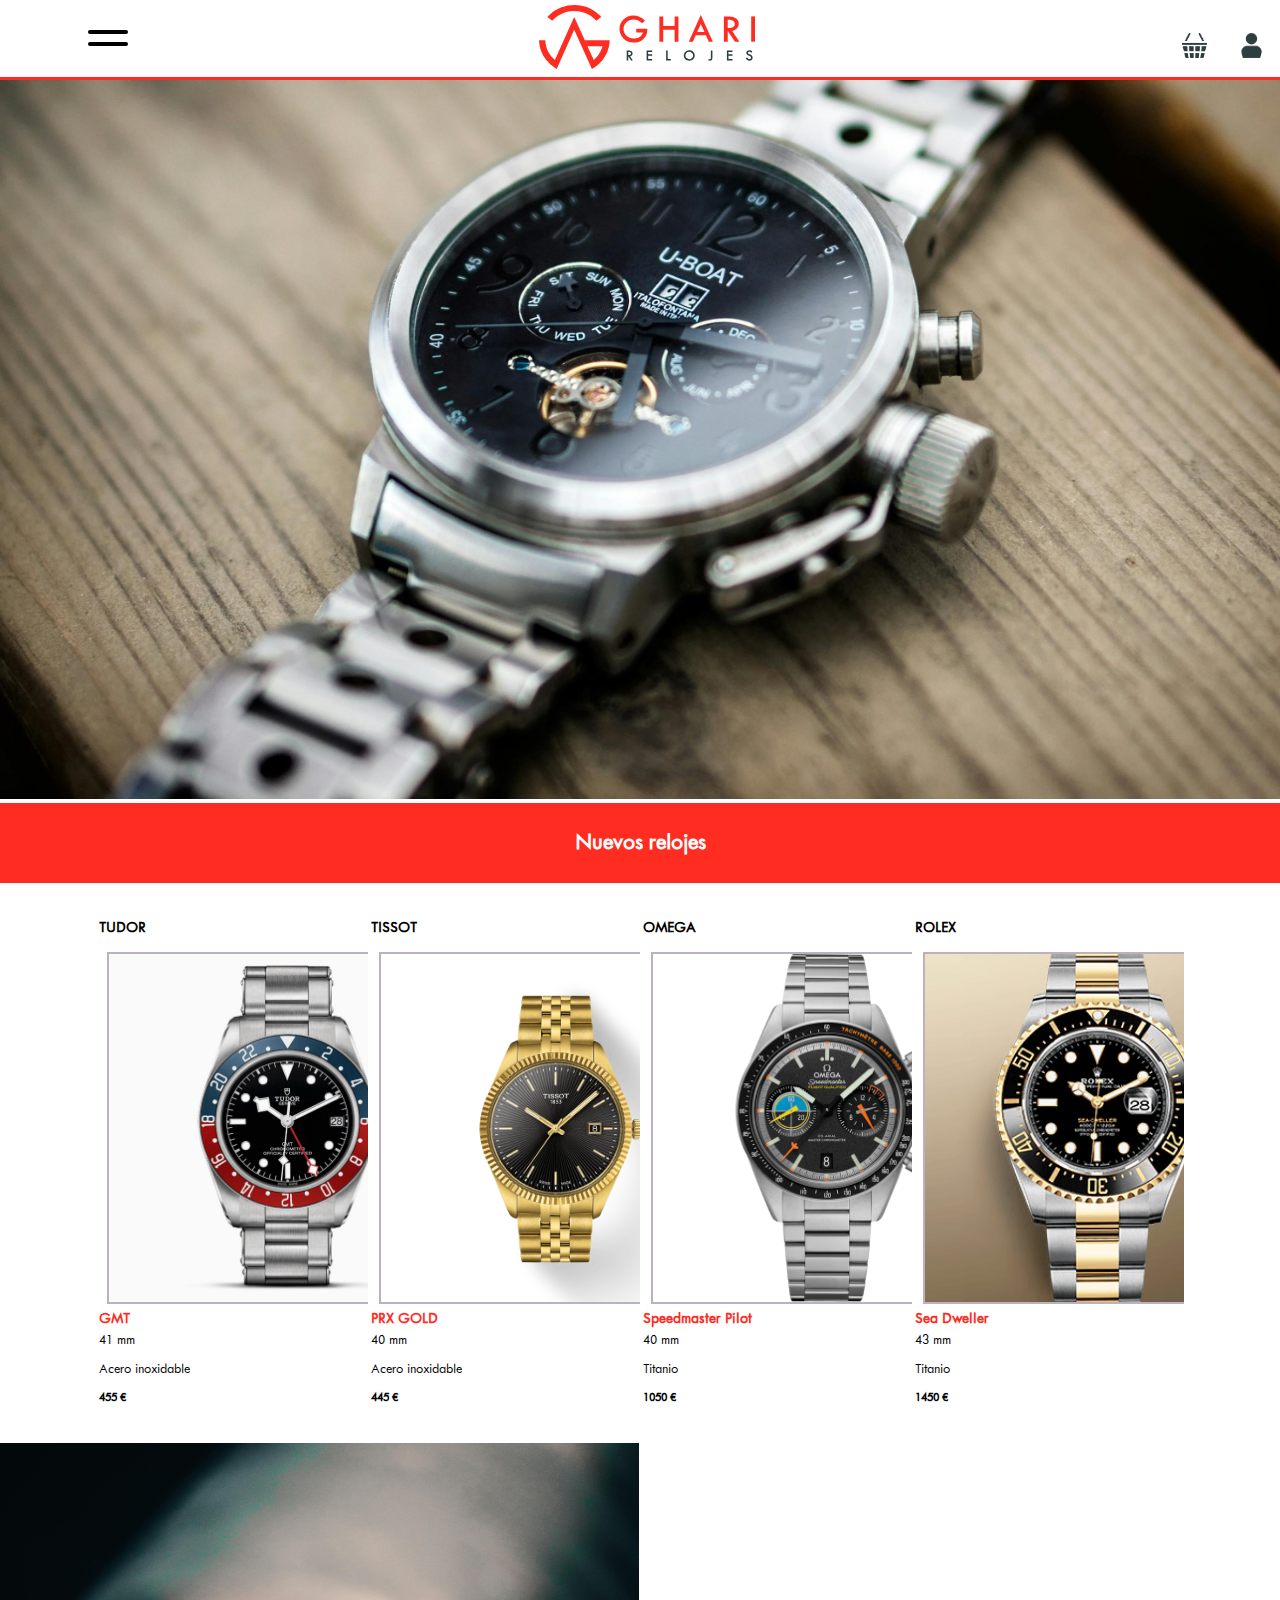
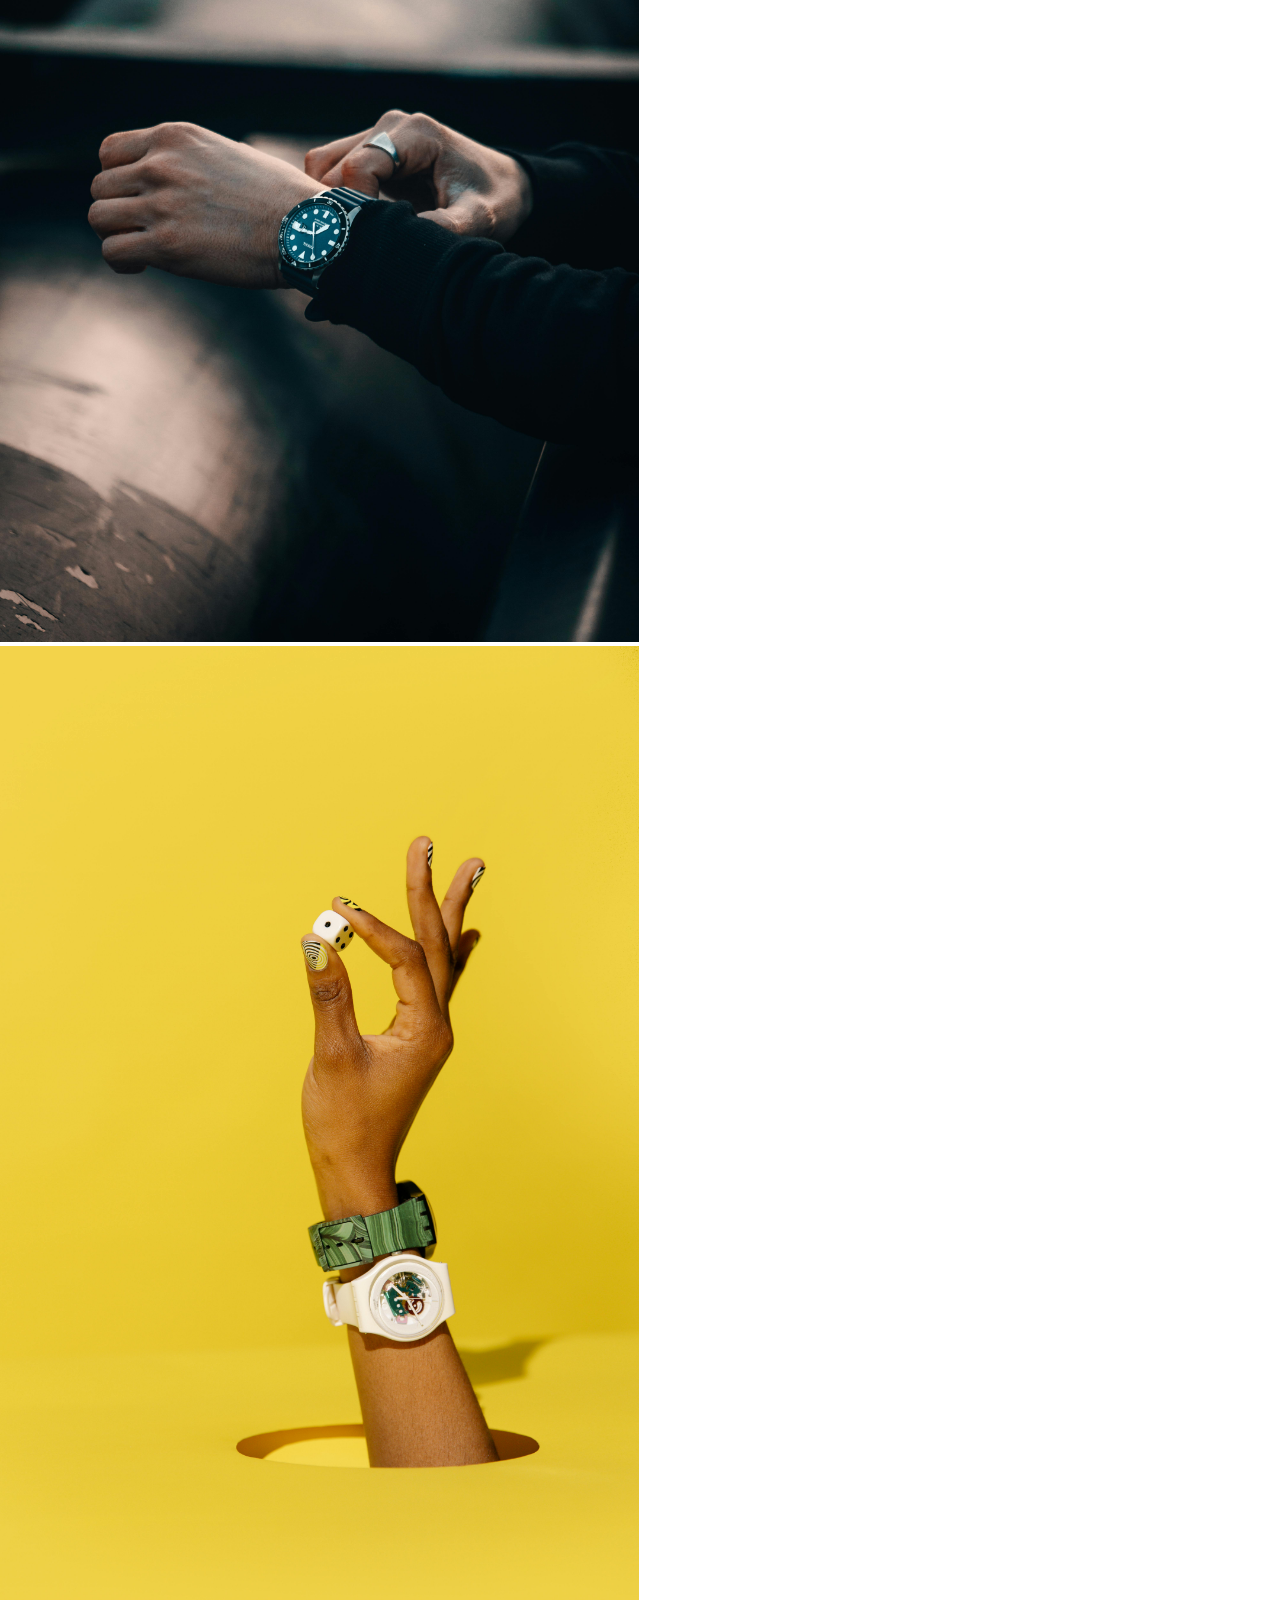
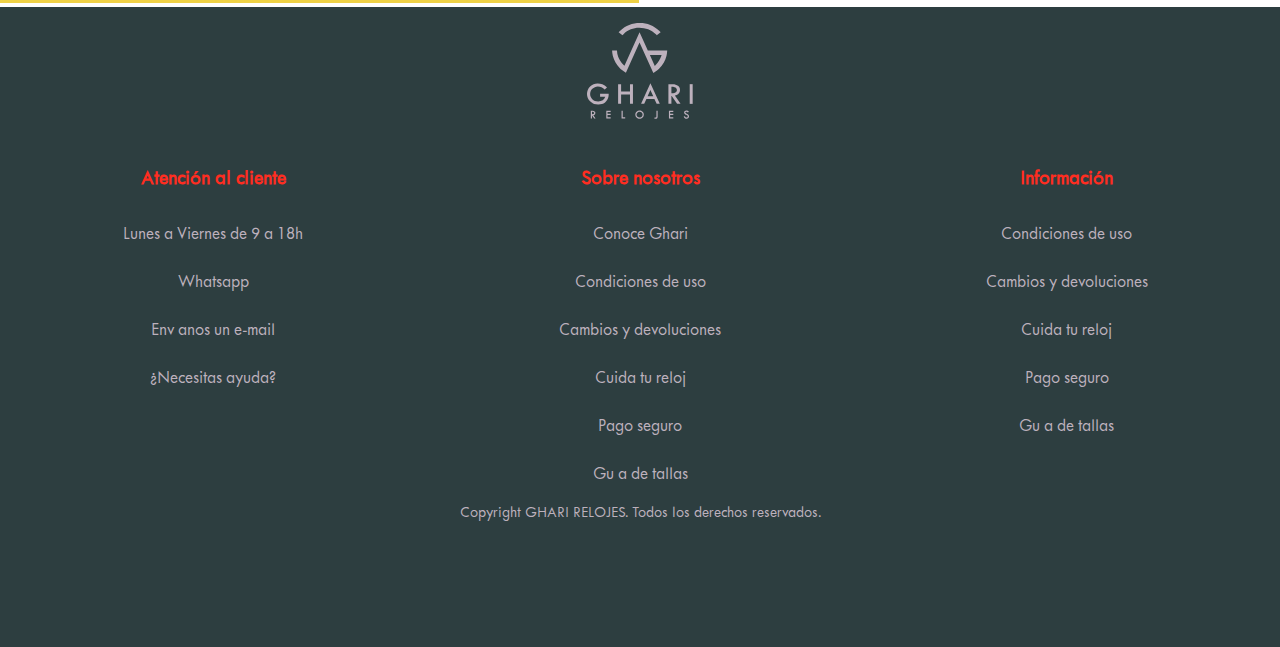
==== index.html @ 8a7d7c20 "arreglo rutas" ====
<!DOCTYPE html>
<html lang="es">
<head>
    <meta charset="UTF-8">
    <meta name="viewport" content="width=device-width, initial-scale=1.0">
    <title>GHARI Relojes</title>
    <link rel="stylesheet" href="./styles/mainstyle.css">
    <link rel="stylesheet" href="./styles/index.css">
</head>
<body>
  <nav id="navbar">
    <div id="logonav">
        <a href="./index.html"><img src="./img/ghari-logo-h-1.svg" alt="Logo Ghari Relojes"></a>
    </div>
    
     <div id="menunav"> 
        <ul>
            <li><a id="menu-mujer" href="#">Mujer</a></li>
            <li><a id="menu-hombre" href="#">Hombre</a></li>
            <li><a id="menu-unisex" href="#">Unisex</a></li>
            <li><a id="menu-catalogo" href="catalogo.html">Catálogo</a></li>
            <li><a id="menu-contacto" href="#">Contacto</a></li> 
        </ul>

    </div>
    <div id="timenav">
        <p id="fecha"></p>
        <p id="hora"></p>

    </div>
    <div id="funcionesnav">
        <div id="idiomanav">
            <ul>
                <li id="espanol"><a href="#">ES</a></li>
                <li id="english"><a href="#">EN</a></li>
                <li id="euskara"><a href="#">EUS</a></li>
            </ul>

        </div>
        <div id="clientesnav">
            <ul>
                <li id="icono-cesta"><a href="carrito.html"><img src="./img/bolsa-de-la-compra.png" alt="Cesta"></a></li>
                <li id="icono-clientes"><a href="cliente.html"><img src="./img/usuario.png" alt="Área clientes"></a></li>
            </ul>
        </div> 
    
      
<!--nav for tablet version-->

   <!-- Hamburger Menu (Checkbox) -->
   <input type="checkbox" id="hamburger-toggle">
   <label for="hamburger-toggle" class="hamburger">
    <svg xmlns="http://www.w3.org/2000/svg" width="40" height="20" viewBox="0 0 40 20">
      <rect x="0" y="0" width="40" height="4" fill="black" rx="2" />
      <rect x="0" y="12" width="40" height="4" fill="black" rx="2" />
    </svg>
    
   </label>
   
  

   <!-- Hamburger Menu Content -->
   <div id="menu-container">

   
    
        <div id="menuContent"> 
           <ul>
               <li><a id="menu-mujer-2" href="#">Mujer</a></li><hr>
               
               <li><a id="menu-hombre-2" href="#">Hombre</a></li>
               <hr>
               <li><a id="menu-unisex-2" href="#">Unisex</a></li>
               <hr>
               <li><a id="menu-catalogo-2" href="catalogo.html">Catálogo</a></li>
               <hr>
               <li><a id="menu-contacto-2" href="#">Contacto</a></li> 
               <hr>
           </ul>
       </div>

       <div id="idiomaContent">
           <ul>
               <li><a id="espanol-2" href="#">ES</a></li>
               <li><a id="english-2" href="#">EN</a></li>
               <li><a id="euskara-2" href="#">EUS</a></li>
               
           </ul>
       </div>
      </div>
    </nav>
    
    <header>
      <div class="banner-1">
        <img src="img/banner-4.jpg" alt="">
      </div>
    </header>

    <main>
      
      <h2 id="h2-nuevos" >Nuevos relojes</h2>
      <section class="nuevos-relojes">
        <div class="div-item">
          <h3>MARCA</h3>
          <img src="./img/ejemplo.avif" alt="">
          <p>MODELO</p>
          <span>TAMAÑO</span>
          <span>MATERIAL</span>
          <p>PRECIO</p>
        </div>
        <div class="div-item">
        </div>
        <div class="div-item">
        </div>
        <div class="div-item">
        </div>
      </section>
      <div class="banners">
        <img src="./img/banner-1.jpg" alt="">
        <img src="./img/banner-2.jpg" alt="">
      </div>

    </main>
<footer class="footer">
  <!---  LOGO FOOTER   --->
  <div id="div-footer-logo">
    <img src="./img/ghari-logo-v-2.svg" alt="Logo Ghari">
  </div>
  <!---  COLUMNAS FOOTER   --->
  <div id="div-footer-columnas">
    <!--   COLUMNA 1   -->
    <div id="div-footer-columna-1" class="div-footer-columna">
      <h3 id="footer-h3-1" class="titulo-footer">Atención al cliente</h3>
      <ul>
        <li id="footer-ul-1-li-1">Lunes a Viernes de 9 a 18h</li>
              <li id="footer-ul-1-li-2"><a href="#">Whatsapp</a></li>
              <li id="footer-ul-1-li-3"><a href="#">Envíanos un e-mail</a></li>
              <li id="footer-ul-1-li-4"><a href="#">¿Necesitas ayuda?</a></li>
      </ul>

    </div>
    <!--   COLUMNA 2   -->
    <div id="div-footer-columna-2" class="div-footer-columna">
      <h3 id="footer-h3-2" class="titulo-footer">Sobre nosotros</h3>
      <ul>
        <li id="footer-ul-2-li-1"><a href="#">Conoce Ghari</a></li>
        <li id="footer-ul-3-li-1"><a href="#">Condiciones de uso</a></li>
        <li id="footer-ul-3-li-2"><a href="#">Cambios y devoluciones</a></li>
        <li id="footer-ul-3-li-3"><a href="#">Cuida tu reloj</a></li>
        <li id="footer-ul-3-li-4"><a href="#">Pago seguro</a></li>
        <li id="footer-ul-3-li-5"><a href="#">Guía de tallas</a></li>
      </ul>

    </div>
    <!--   COLUMNA 3   -->
    <div id="div-footer-columna-3" class="div-footer-columna">
      <h3 id="footer-h3-3" class="titulo-footer">Información</h3>
      <ul>
        <li><a href="#">Condiciones de uso</a></li>
        <li><a href="#">Cambios y devoluciones</a></li>
        <li><a href="#">Cuida tu reloj</a></li>
        <li><a href="#">Pago seguro</a></li>
        <li><a href="#">Guía de tallas</a></li>
      </ul>

    </div>
  </div>
  <div class="copyright">
    <p id="p-copy">Copyright GHARI RELOJES. Todos los derechos reservados.</p>

  </div>
  </footer>

   <script>
    document.addEventListener('DOMContentLoaded', function() {
    let idiomaActual = 'es-ES'; 
    let producto = localStorage.getItem("producto");
    let productoJSON = JSON.parse(producto);

    let idiomaSeleccionado = localStorage.getItem('idiomaSeleccionado') || 'es'; 
    let idiomaSeleccionado2 = localStorage.getItem('idiomaSeleccionado2') || 'es-ES';

    // CARGAR CATÁLOGOS EN INICIO Y ACTUALIZAR HORA Y FECHA
window.onload = function() {
    iniciarIH();
    cargarCatalogo(idiomaSeleccionado); 
    cambiarIdioma(idiomaSeleccionado);
    actualizarResumen();
    console.log(idiomaSeleccionado);
    console.log(idiomaSeleccionado2);

};

    // CARGAR RELOJES
    function cargarCatalogo(idioma) {
    let archivoCatalogo = "json/catalogo-" + idioma + ".json";
    let divNuevosRelojes = document.querySelector('.nuevos-relojes');
    divNuevosRelojes.innerHTML = '';  

    // CARGAR CATALOGO DE IDIOMA SELECCIONADO
    fetch(archivoCatalogo)
        .then(function(response) {
            return response.json();
        })
        .then(function(data) {
            let productosMuestra = data.slice(0, 4);  

            productosMuestra.forEach(function(producto) {
                anadirNuevos(producto);
            });
        });
}
    //CAMBIAR IDIOMA Y DATOS RELOJES

   function cambiarIdioma(idioma) {
    let archivoIdioma = "json/" + idioma + ".json";
    let archivoCatalogo = "json/catalogo-" + idioma + ".json"; 

    // CAMBIAR IDIOMA DE TEXTOS
    fetch(archivoIdioma)
        .then(function (respuesta) {
            return respuesta.json();
        })

        .then(function (data) {
    for (let key in data) {
        let elemento = document.getElementById(key);
        if (elemento) {
                elemento.textContent = data[key];
            }
        }
    });
};

    // INYECTAR DIV PRODUCTO A HTML
    function anadirNuevos(producto) {
    let divNuevosRelojes = document.querySelector('.nuevos-relojes');

    // CREAR DIV
    let divItem = document.createElement('div');
    divItem.classList.add('div-item');
    divItem.setAttribute('data-ref', producto.ref);

    divItem.innerHTML = `
        <div class="reloj-titulo">
                <p class="marca">${producto.marca}</p>
            </div>
        <img src="${producto['img-1']}" alt="${producto.modelo}" class="imagen-R">
        <p class="nombre">${producto.modelo}</p>
        <span class="tamano">${producto.tamano} mm</span>
        <span class="material">${producto.material}</span>
        <p id="precio" class="precio">${producto.precio} €</p>
    `;

    // GUARDAR REF DE RELOJ SELECCIONADO EN LS
    divItem.addEventListener("click", function() {
        localStorage.setItem("selectedWatchref", producto.ref);
        window.location.href = "producto.html";
    });

    divNuevosRelojes.appendChild(divItem);
}




    // CAMBIAR A INGLÉS
    const btnEn = document.getElementById('english');
    btnEn.addEventListener("click", function() {
        cambiarIdioma("en");
        localStorage.setItem('idiomaSeleccionado', 'en');
        localStorage.setItem('idiomaSeleccionado2', 'en-GB');
        cargarCatalogo("en");
        idiomaSeleccionado = "en",
        idiomaSeleccionado2 = "en-GB";  
        iniciarIH();
    });

    const btnEn2 = document.getElementById("english-2");
    btnEn2.addEventListener("click", function() {
        cambiarIdioma("en");
        localStorage.setItem('idiomaSeleccionado', 'en');
        localStorage.setItem('idiomaSeleccionado2', 'en-GB');
        cargarCatalogo("en");
        idiomaSeleccionado = "en",
        idiomaSeleccionado2 = "en-GB";  
        iniciarIH();
    });

    // CAMBIAR A ESPAÑOL
    const btnEs = document.getElementById('espanol');
    btnEs.addEventListener("click", function() {
        cambiarIdioma("es");
        localStorage.setItem('idiomaSeleccionado', 'es');
        localStorage.setItem('idiomaSeleccionado2', 'es-ES');
        idiomaSeleccionado = "es",
        idiomaSeleccionado2 = "es-ES";   
        cargarCatalogo("es");
        iniciarIH();
    });

    const btnEs2 = document.getElementById("espanol-2");
    btnEs2.addEventListener("click", function() {
        cambiarIdioma("es");
        localStorage.setItem('idiomaSeleccionado', 'es');
        localStorage.setItem('idiomaSeleccionado2', 'es-ES');
        idiomaSeleccionado = "es",
        idiomaSeleccionado2 = "es-ES";   
        cargarCatalogo("es");
        iniciarIH();
    });

    // CAMBIAR A EUSKERA
    const btnEus = document.getElementById('euskara');
    btnEus.addEventListener("click", function() {
        cambiarIdioma("eus");
        localStorage.setItem('idiomaSeleccionado', 'eus');
        localStorage.setItem('idiomaSeleccionado2', 'eus');
        idiomaSeleccionado = "eus",
        idiomaSeleccionado2 = "eus";  
        cargarCatalogo("eus");
        iniciarIH();
    });

    const btnEus2 = document.getElementById('euskara-2');
    btnEus2.addEventListener("click", function() {
        cambiarIdioma("eus");
        localStorage.setItem('idiomaSeleccionado', 'eus');
        localStorage.setItem('idiomaSeleccionado2', 'eus');
        idiomaSeleccionado = "eus",
        idiomaSeleccionado2 = "eus";  
        cargarCatalogo("eus");
        iniciarIH();
    });

 // CARGAR HORA Y FECHA 
 function iniciarIH() {let intervaloHora;
 if (intervaloHora) {
   clearInterval(intervaloHora);
 }
 intervaloHora = setInterval(function() {
   F5time(idiomaSeleccionado2);
 }, 1000);
}

    // FUNCIÍN PARA HORA Y FECHA
    function F5time(idioma = 'es-ES') {
        const fechaElemento = document.getElementById("fecha");
        const horaElemento = document.getElementById("hora");
        const ahora = new Date();
        const opcionesFecha = { weekday: 'long', day: '2-digit', month: 'long', year: 'numeric' };
        const fechaFormateada = ahora.toLocaleDateString(idioma, opcionesFecha);
        const horaFormateada = ahora.toLocaleTimeString(idioma, { hour: '2-digit', minute: '2-digit', second: '2-digit' });

        fechaElemento.textContent = fechaFormateada.charAt(0).toUpperCase() + fechaFormateada.slice(1);
        horaElemento.textContent = horaFormateada;
    }

  
});



    //     // Función para cambiar el idioma
    //     function cambiarIdioma(idioma) {
    //   cargarTraducciones(idioma);
    // }


    //     function cargarTraducciones(idioma) {
    //   fetch('relojes.json')
    //     .then(function(response) {
    //       return response.json();
    //     })
    //     .then(function(traducciones) {
    //       // Obtener las traducciones del idioma seleccionado
    //       var traduccion = traducciones[idioma];

    //       // Actualizar los textos en la página según el idioma seleccionado
    //       document.getElementById('menu1').innerText = traduccion.menu1;
    //       document.getElementById('menu2').innerText = traduccion.menu2;
    //       document.getElementById('menu3').innerText = traduccion.menu3;
    //       document.getElementById('menu4').innerText = traduccion.menu4;
    //       document.getElementById('menu5').innerText = traduccion.menu5;
    //     })
    //     .catch(function(error) {
    //       console.error('Error al cargar el archivo JSON:', error);
    //     });
    // }


    // Función para cambiar el idioma
    function cambiarIdioma(idioma) {
      cargarTraducciones(idioma);
    }

    // // Actualizar la fecha y la hora
    // function F5time() {
    //   const fechaElemento = document.getElementById("fecha");
    //   const horaElemento = document.getElementById("hora");

    //   // Fecha y la hora actuales en variable
    //   const ahora = new Date();

    //   // Formatear la fecha dia, fecha, mes, año
    //   const opcionesFecha = { weekday: 'long', day: '2-digit', month: 'long', year: 'numeric' };
    //   const fechaFormateada = ahora.toLocaleDateString('es-ES', opcionesFecha);

    //   // Formatear la hora con segundos (Ej: 12:00:45)
    //   const horaFormateada = ahora.toLocaleTimeString('es-ES', { hour: '2-digit', minute: '2-digit', second: '2-digit' });

    //   // Actualizar el contenido de los elementos
    //   fechaElemento.textContent = fechaFormateada.charAt(0).toUpperCase() + fechaFormateada.slice(1);
    //   horaElemento.textContent = horaFormateada;
    //   }

    //   // Llamar a la función al cargar la página
    //   F5time();

    //   // Actualizar la hora cada segundo
    //   setInterval(F5time, 1000);


    

   </script>
</body>
</html>
---- styles/mainstyle.css ----
* {
    margin: 0;
    padding: 0;
    font-family: Ghari;
    list-style: none;
    box-sizing: border-box;
    text-decoration: none;
}
:root {
    --principal: #FF2D21;
    --oscuro: #2D3E40;
    --claro: #FDE6E2;
    --lila-claro: #BDB1BD;
    --gris-oscuro: #97a6a0;
    --azul-suave: #e4f2e7;
    --blanco: white;
    --casi-blanco: #F8f8f8;
}
@font-face {
    font-family: Ghari;
    src: url(../fonts/TwCenMTStdSemiMedium.otf);
    font-weight: normal;
}

@font-face {
    font-family: GhariBold;
    src: url(../fonts/TwCenMTStdBold.otf);
    font-weight: bold;
}

a:hover {
    cursor: pointer;
}


body {
    background-color: var(--blanco);
    font-size: 1rem;
}

main {
    background-color: var(--azul-suave);
}

nav {
    display: flex;
     /* flex-wrap: nowrap;  */
    justify-content: center;
    width: 100%;
    min-height: 5rem;
    background-color: var(--blanco);
    /* border: green solid 1px; */
    border-bottom: var(--principal) 3px solid;
}


/* #prenav {
    display: flex;
    flex-wrap: nowrap;
    align-items: center;
    width: 100%;
    min-height: 2rem;
    justify-content: center;
    background-color: var(--casi-blanco);
    color: var(--verde-azul);
    font-weight: bold;
} */

/* #navbar {
    background-color: var(--casi-blanco);
    width: 100%;
    border: green 2px solid;
} */

.div-date {
    width: 32%;
    text-align: left;
    
}

#time {
    /* border: green solid 1px; */
    width: 32%;
    text-align: center;
}   

#idiomanav {
    /* border: green solid 1px; */
    width: 20%;
    text-align: end;
    min-height: 1.5rem;
    display: flex;
    justify-content: end;
    align-items: center;

}


#logonav {
    display: flex;
    justify-content: center;
    /* border: yellow solid 2px; */
    align-items: center;
    width: 20%;
    text-align: center;
}

/*hamburger for tablet version*/
.hamburger {
    display: none;
    font-size: 2rem;
    cursor: pointer;
    }

 
#menu-container {
    display: none; /* Hidden by default */
    position: absolute;
    top: 5rem; /* Adjust to your navbar height */
    left: 0;
    width: 100%;
    background-color: var(--blanco);
    flex-direction: column;
    align-items: center;
    gap: 1rem;
    padding: 1rem 0;
    box-shadow: 0 4px 6px rgba(0, 0, 0, 0.1);
    z-index: 1000;
}

/* Show menu when hamburger-toggle is checked */
#hamburger-toggle:checked ~ #menu-container {
    display: flex;
}

/* Hide Checkbox */
#hamburger-toggle {
    display: none;
}

/* Menu Items */
#menuContent ul, #idiomaContent ul {
    display: none;
    gap: 1rem; 
     list-style: none;  
    margin: 0;
    padding: 0; 
}

#menuContent ul li, #idiomaContent ul li {
    padding: 0.5rem 1rem;
}

#menuContent ul li:hover {
    color: var(--principal);
}


#logonav img {
    height: 4rem;
}

#timenav {
    width: 15%;
    display: flex;
    /* align-items: center; */
    flex-direction: column;
    justify-content: center;
    flex-wrap: wrap;
    /* border: red solid 2px; */
}

#fecha {
    font-size: 1.2rem;
    color: var(--oscuro);
    width: 100%;

}

#hora {
    font-size: 3rem;
    color: var(--principal);
    width: 100%;

}

#funcionesnav {
    display: block;
    width: 15%;
}

#idiomanav {
    width: 100%;
}

#idiomanav ul li {
    display: inline;
    padding-left: 0.5rem;
    padding-right: 0.5rem;
}

#menunav {
    width: 50%;
    align-content: center;
    text-align: center;
    color: var(--oscuro);
    font-size: 1.2rem;
    font-family: Ghari;
}

#menunav ul {
    display: flex;
    justify-content: space-around;
    padding-left: 3rem;
    padding-right: 5rem;
}

#menunav ul li {
    width: 20%;
    /* padding-right: 3rem;
    padding-left: 3rem; */
    /* font-weight: bold; */
    color: var(--azul-oscuro);
    transition: 0.3s;
}

#menunav ul li:hover{
    color: var(--principal);
}

#menunav a, #funcionesnav a {
    color: var(--azul-oscuro);
}

#menunav a:visited {
    color: var(--azul-oscuro);
}

#clientesnav {
    /* border: yellow solid 1px; */
    display: flex;
    min-height: 4rem;
    justify-content: center;
    align-items: center;

}
#clientesnav ul li {
    display: inline;
    justify-content: center;
    /* border: green solid 2px; */
    padding-left: 1rem;
    padding-right: 1rem;
}
#clientesnav ul {
    display: flex;
    justify-content: center;
}

#clientesnav ul li img {
    width: 25px;
    height: 25px;
}

.footer {
    background-color: var(--oscuro); 
    height: 40rem;
    width: 100%;
    color: var(--lila-claro);
    justify-content: center;
    display: block;

}
.titulo-footer {
    color: var(--principal);
}

#div-footer-logo {
    text-align: center;
}

#div-footer-logo img {
    height: 8rem;
    padding: 1rem;
}

#div-footer-columnas {
    display: flex;
    justify-content: center;
    flex-wrap: wrap; 
}

.div-footer-columna {
    color: var(--verde-azul);
    /* padding-left: 4rem; */
    /* padding-right: 4rem; */
    font-size: large;
    flex: 1 1 200px;
    padding: 0.5rem;
    /* min-width: 200px; */
    box-sizing: border-box;
    text-align: center;
   
    
}

.div-footer-columna a {
    color: var(--verde-azul);
}

.div-footer-columna a:visited {
    color: var(--verde-azul);
}

.div-footer-columna h3 {
    height: 4rem;
    text-align: center;
    display: flex;
    align-items: center;
    justify-content: center;
    font-weight: bolder;
}

.div-footer-columna li {
    height: 3rem;
    text-align: center;
    display: flex;
    align-items: center;
    justify-content: center;
}

 #div-copyright {
    display: flex;
    justify-content: center;
    /* border: orange solid 2px; */
}

.copyright {
    display: flex;
    justify-content: center;
}

  
/* Tablet Styles */
@media  (max-width: 1280px) {
    .hamburger {
        display: flex;
        position: fixed;
        right: 90%;
        top: 30px;
        /* bottom: 30px; */
        z-index: 1000;
    }

      #menu-container { 
        top: 5rem; 
    
        width: 40%;
         gap: 0; 
         border-top: var(--principal) 2px solid;  
         z-index: 1; 
         height: 30rem;
         
         border: var(-lila-clara);
     }   

    #hamburger-toggle:checked + .hamburger + #menu-container {
        display: flex;
    }

    #menuContent ul  {
        display: flex;
        flex-direction: column;
        align-items: center;
        gap: 1rem;
        list-style: none;
        margin: 0;
        padding: 0;
        font-size: 1.20rem;
        
        
    }

    #idiomaContent ul{
        display: flex;
        flex-direction: row;
        gap: 1rem;
        list-style: none;
        margin: 0;
        padding: 3rem;
        position: relative;
        right: 10rem;
        font-size: 1.20rem;
        
    }
    
    #menuContent ul li{
        text-align: center;
        width: 100%;
        border-right: 10%;

    }
    #idiomaContent ul li{
        width: 100%;
        
    }

    hr{
        width: 32rem;
        position: relative;
        border: var(--lila-claro) solid 0.1rem;
        
    }

    #logonav {
        display: flex;
        justify-content: center; 
         align-items: center; 
    width: 1000rem;
    margin-left: 8rem;
    
     }


    /* #funcionesnav ul li img {
        width: 25px;
        height: 25px; 
     } */

     #clientesnav ul li img {
        width: 25px;
        height: 25px;
        position: relative;
        top: 15px;
        }

    #idiomanav {
        display: none; 
    }

    
     #timenav{
         display: none; 
         position: relative;
         right: 9rem;
    } 
    #fech{
        font-size: 1rem;
        display: none;
    }
    #hora{
        font-size: 2rem;
    }
    #menunav{
        display: none;
    }

}





@media screen and  (max-width: 575px){


    #idiomanav {
        display: none; 
    }

    #menunav{
        display: none;
    }

    
    #timenav{
        display: none; 
   }


    #clientesnav ul li img {
        width: 20px;
        height: 20px;
        position: relative;
        top: 5px;
        right: 90%;
        justify-content: space-around;
    
    
        }

    .hamburger {
            display: flex;
            position: fixed;
            right: 80%;
            top: 30px;
            /* bottom: 30px; */
        font-size: 1.5rem;
        }
    
    #menu-container {
            display: none; 
            top: 5rem; 
            left: 0;
            width: 100%;
             gap: 0; 
             border-top: var(--principal) 10px solid; 
             z-index: 1; 
             height: 30rem;
         }   
    
    #hamburger-toggle:checked + .hamburger + #menu-container {
            display: flex;
        }
    
    #menuContent ul  {
            display: flex;
            flex-direction: column;
            align-items: center;
            gap: 1rem;
            list-style: none;
            font-size: 1rem;
        }

    hr{width:36rem;}
    
    #idiomaContent ul{
            display: flex;
            flex-direction: row;
            list-style: none;
            position: relative;
            left: 0rem;
            padding: 50px;
            font-size: 1rem;
            
            
        }
    #menuContent ul li {
            text-align: center;
        
            
        
        }

    #idiomaContent ul li{

            display: flex;
            flex-direction: row;
        }

    #logonav {
            display: flex;
            justify-content: center; 
             align-items: center; 
        width: 100%;
        margin-left: 6rem;
        
         }


    #logonav img {
            height: 3rem;
        }

/*FOOTER*/
    .footer {
            height: 60rem;
            padding: 2rem 1rem;
        }
        
        
    .footer-columna {
            padding: 1rem 0;
            font-size: large;
            display: flex;
            flex-direction: column; 
        }
        
    .footer-columna-row {
            flex-direction: row;
            justify-content: space-between; 
        }
    .footer-columna-3{

         display: block;
         flex-direction: column;
        }
        
    .footer-columna-large {
            padding: 5rem 0; 
            font-size: medium;
        } 
        
       


}
---- styles/index.css ----
.slider {
    width: 100%;
    /* min-height: 40rem; */
    /* border: solid green 2px; */
}

main {
    display: flex;
    flex-direction: column;
    justify-content: center;
    align-items: center;
    background-color: var(--blanco) ;
}

h2 {
    background-color: var(--principal);
    height: 5rem;
    width: 100%;
    text-align: center;
    color: white;
    display: flex;
    justify-content: center;
    align-items: center;
}

.banner-1 img {
    width: 100%;
}

.nuevos-relojes {
    width: 85%;
    /* border: solid pink 2px; */
    min-height: 35rem;
    display: flex;
    flex-direction: row;
    justify-content: space-around;
    align-items: center;
}

.banners {
    flex-direction: row;
    justify-content: center;

}

.banners img {
    width: 49.89%;

}

/* .div-item {
    border: solid red 2px;

    width: 22%;
    min-height: 25rem;
    display: flex;
    flex-direction: column;
    justify-content: center;
    align-items: center;
}

.div-item h3 {
    width: 90%;
    text-align: left;
    padding-bottom: 0.5rem;
    
}

.div-item p {
    width: 90%;
    text-align: left;
    padding-bottom: 0.5rem;
}

.div-item span {
    width: 90%;
    text-align: left;
    padding-bottom: 0.5rem;
}

.div-item img {
    width: 80%;
    padding-bottom: 0.5rem;
    border: var(--lila-claro) solid 2px;
    padding: 1rem;
    margin: 1rem;;
} */
/* 
.link {
    display: block;
    text-decoration: none;
    color: inherit;
    width: 100%;
    height: 100%;
}

.link:hover {
    background-color: #dfd2d2;
    cursor: pointer;
    transform: scale(1.01);
} */

.div-item:hover {
    cursor: pointer;
    transform: scale(1.05);
    transition: transform 0.3s ease;
}

/* Relojes */
.div-item {    
    padding: 0.2rem;
    text-align: center;
    display: flex;
    flex-direction: column;
    flex-direction: column;
    justify-content: space-between;
    /* width: 20%; */
    overflow: hidden;
    
}

.reloj-titulo{
    font-weight: bold;
    text-align: justify;
    margin-bottom: 0.5rem;
    margin-bottom: 0.5rem;
}

.imagen-R {
    border: var(--lila-claro) solid 2px;
    width: 22rem; 
    height: 22rem; 
    object-fit:cover;    
    object-position: center center;
    margin: 0.5rem;
}
.marca {
    font-size: 1rem;
    color: var(oscuro);
    text-align: left;
}
.nombre {
    color: var(--principal);
    font-size: 1rem;
    font-weight: bold;
    text-align: justify;
    margin: 0.5px 0;
}
.tamano,
.material {
    color: var(oscuro);
    font-size: 0.9rem;
    color: var(oscuro);
    text-align: justify;
    margin: 0.5rem 0;
}
.precio {
    font-size: 0.8rem;
    font-weight: bold;
    color: var(oscuro);
    text-align: justify;
    text-align: justify;
    margin-top: 0.5rem;
}
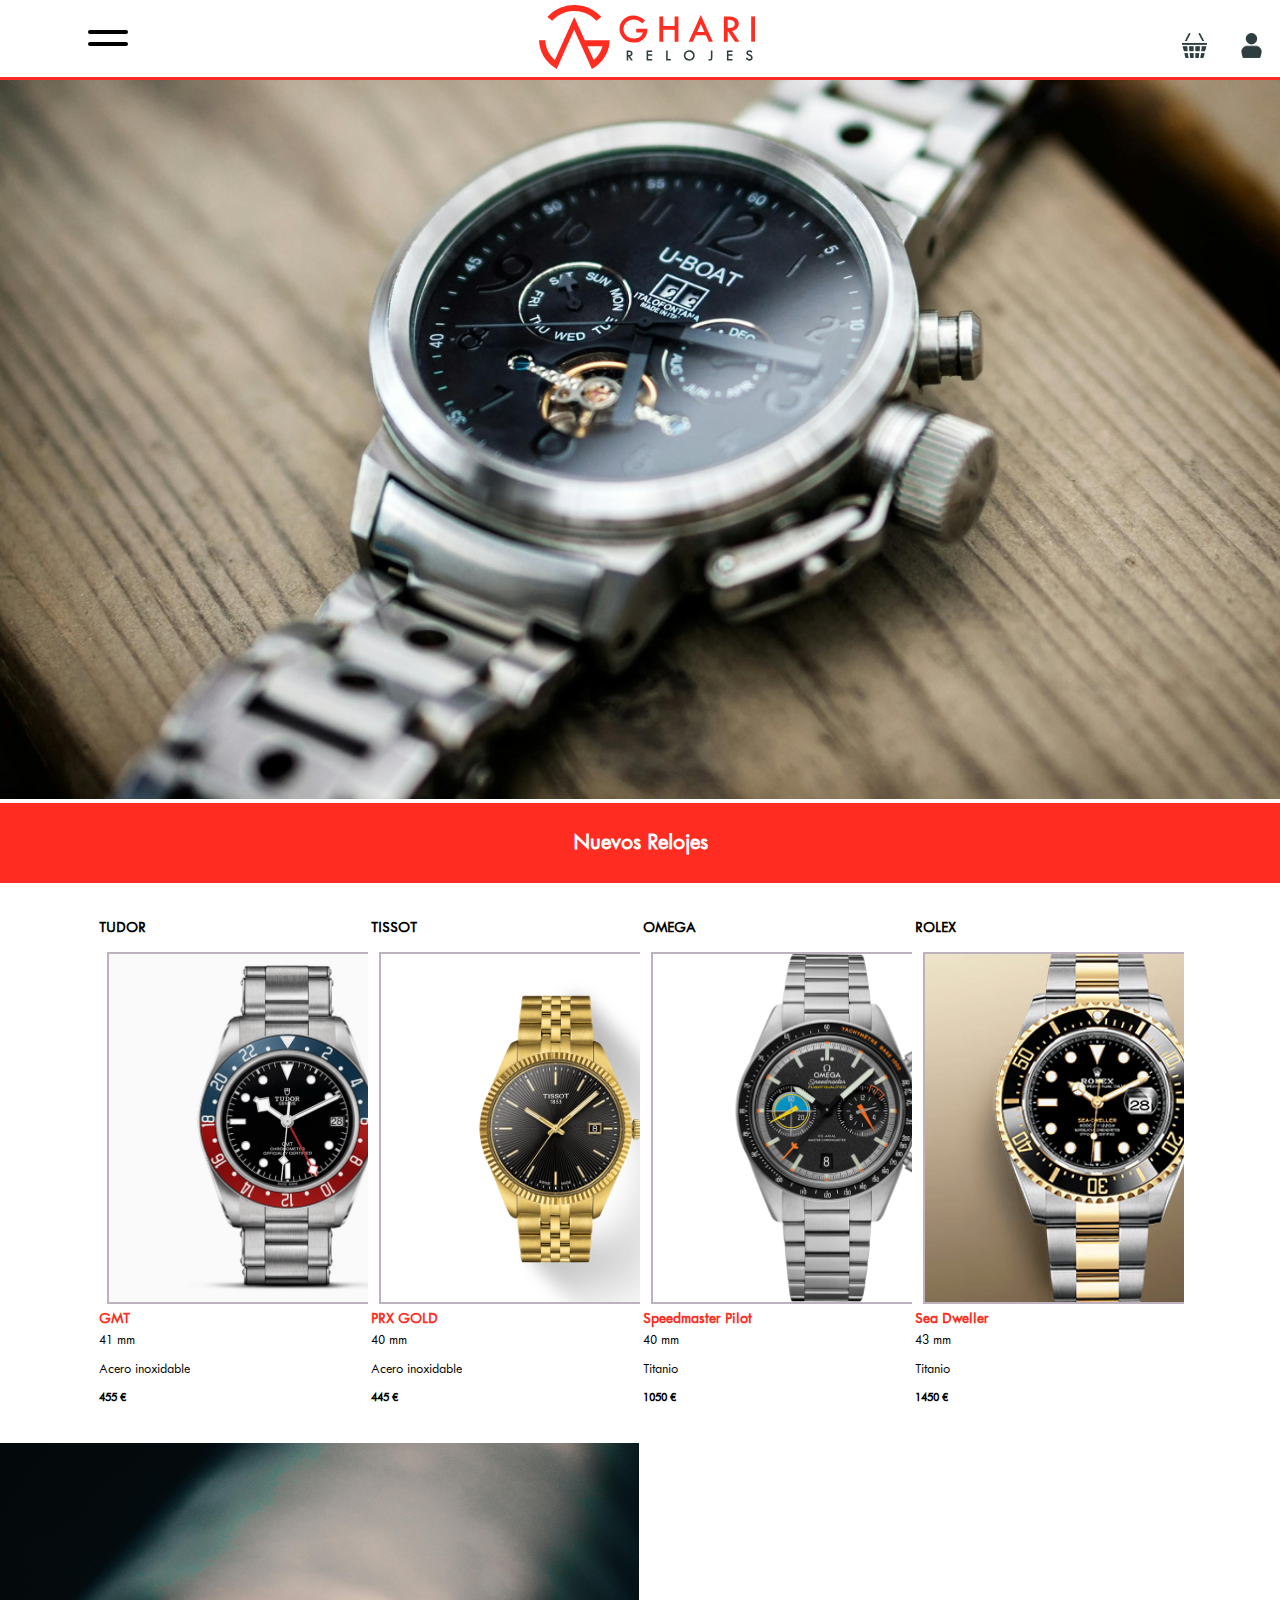
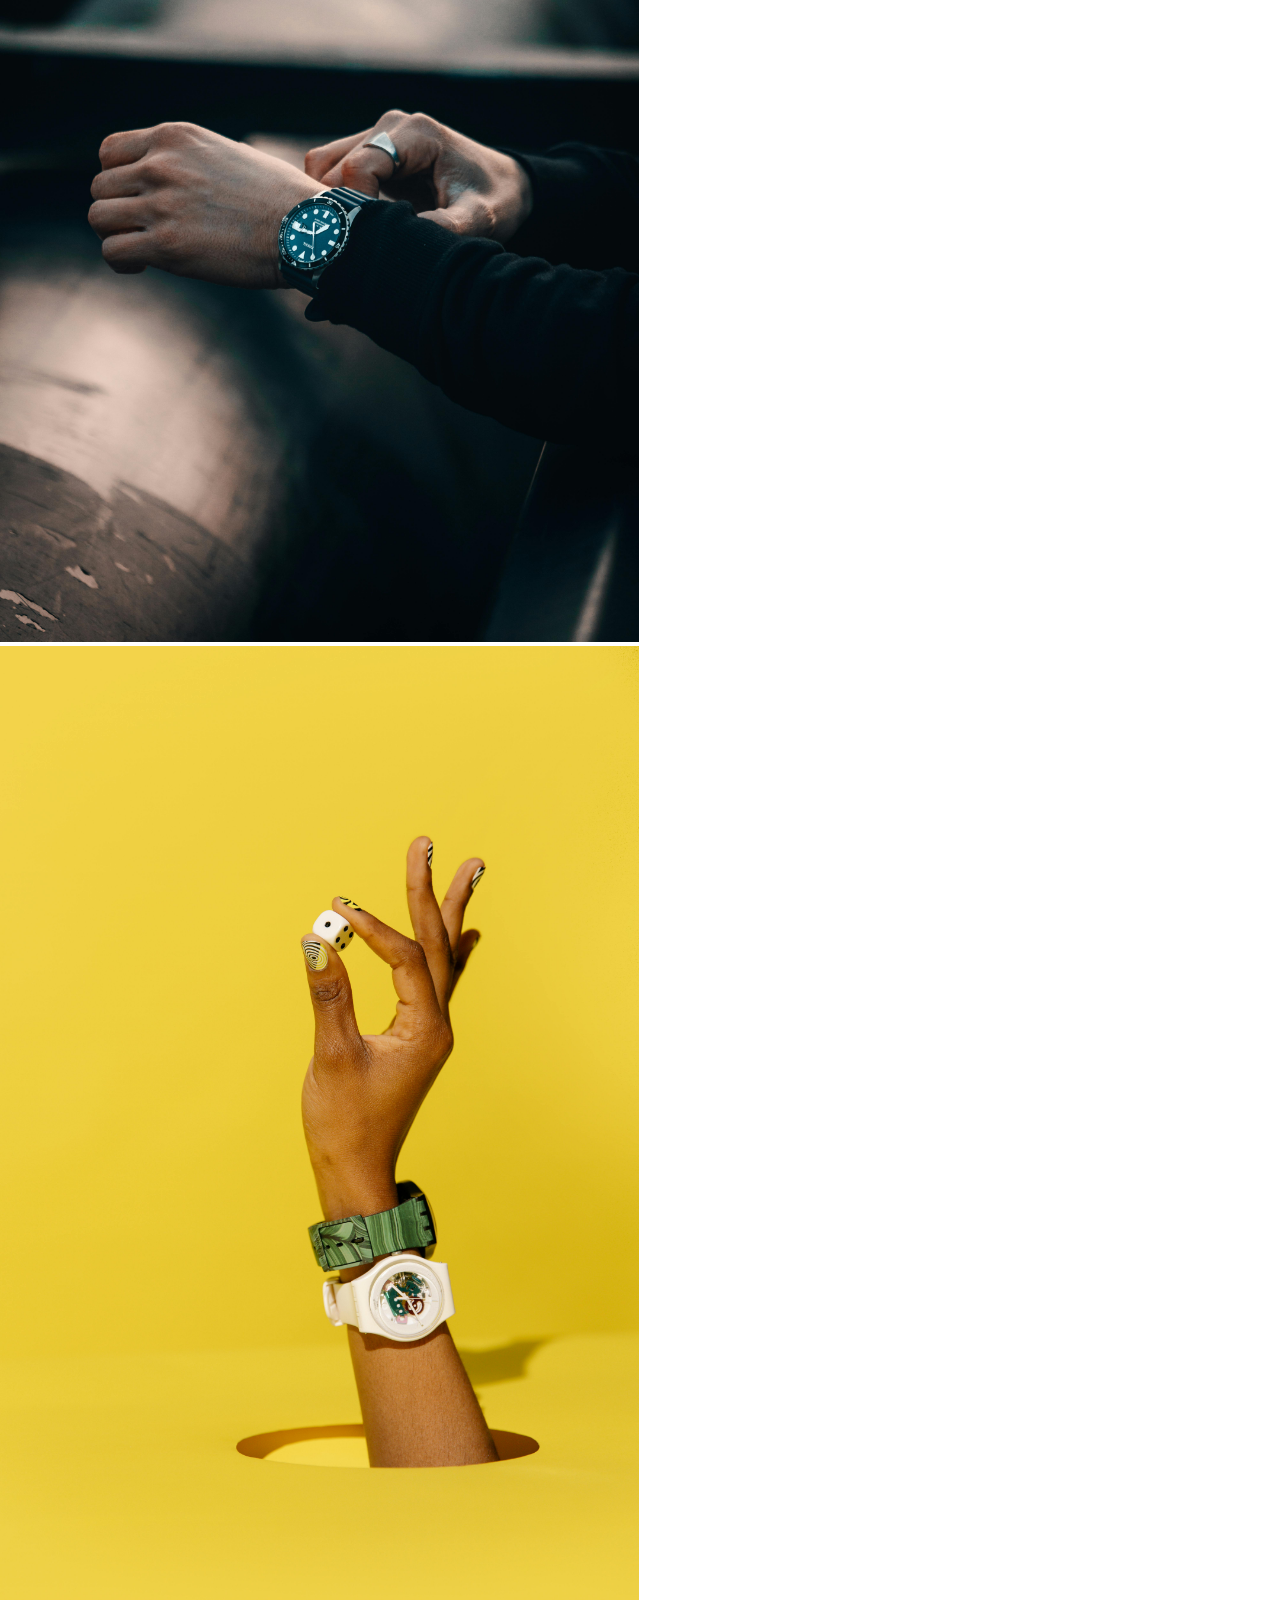
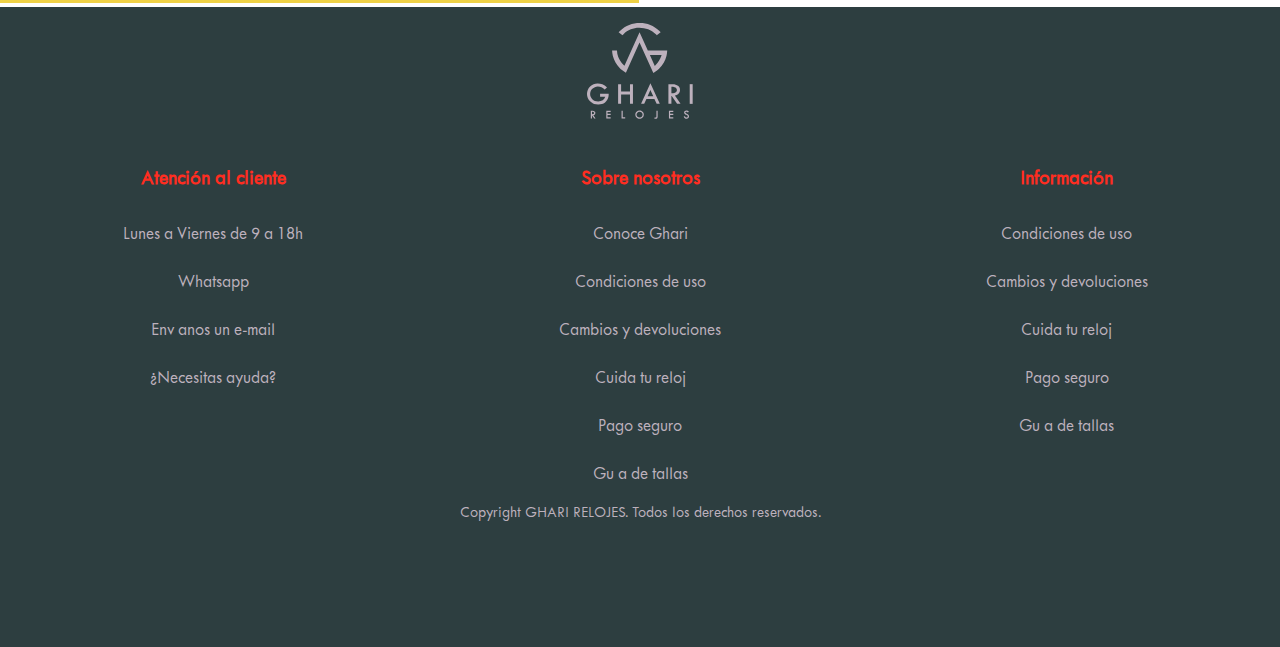
==== commit d9513f4a: "Merge branch 'carrito' of https://github.com/nereasaga/proyecto-tienda-online into home" ====
(no text change in the page or its own stylesheets)
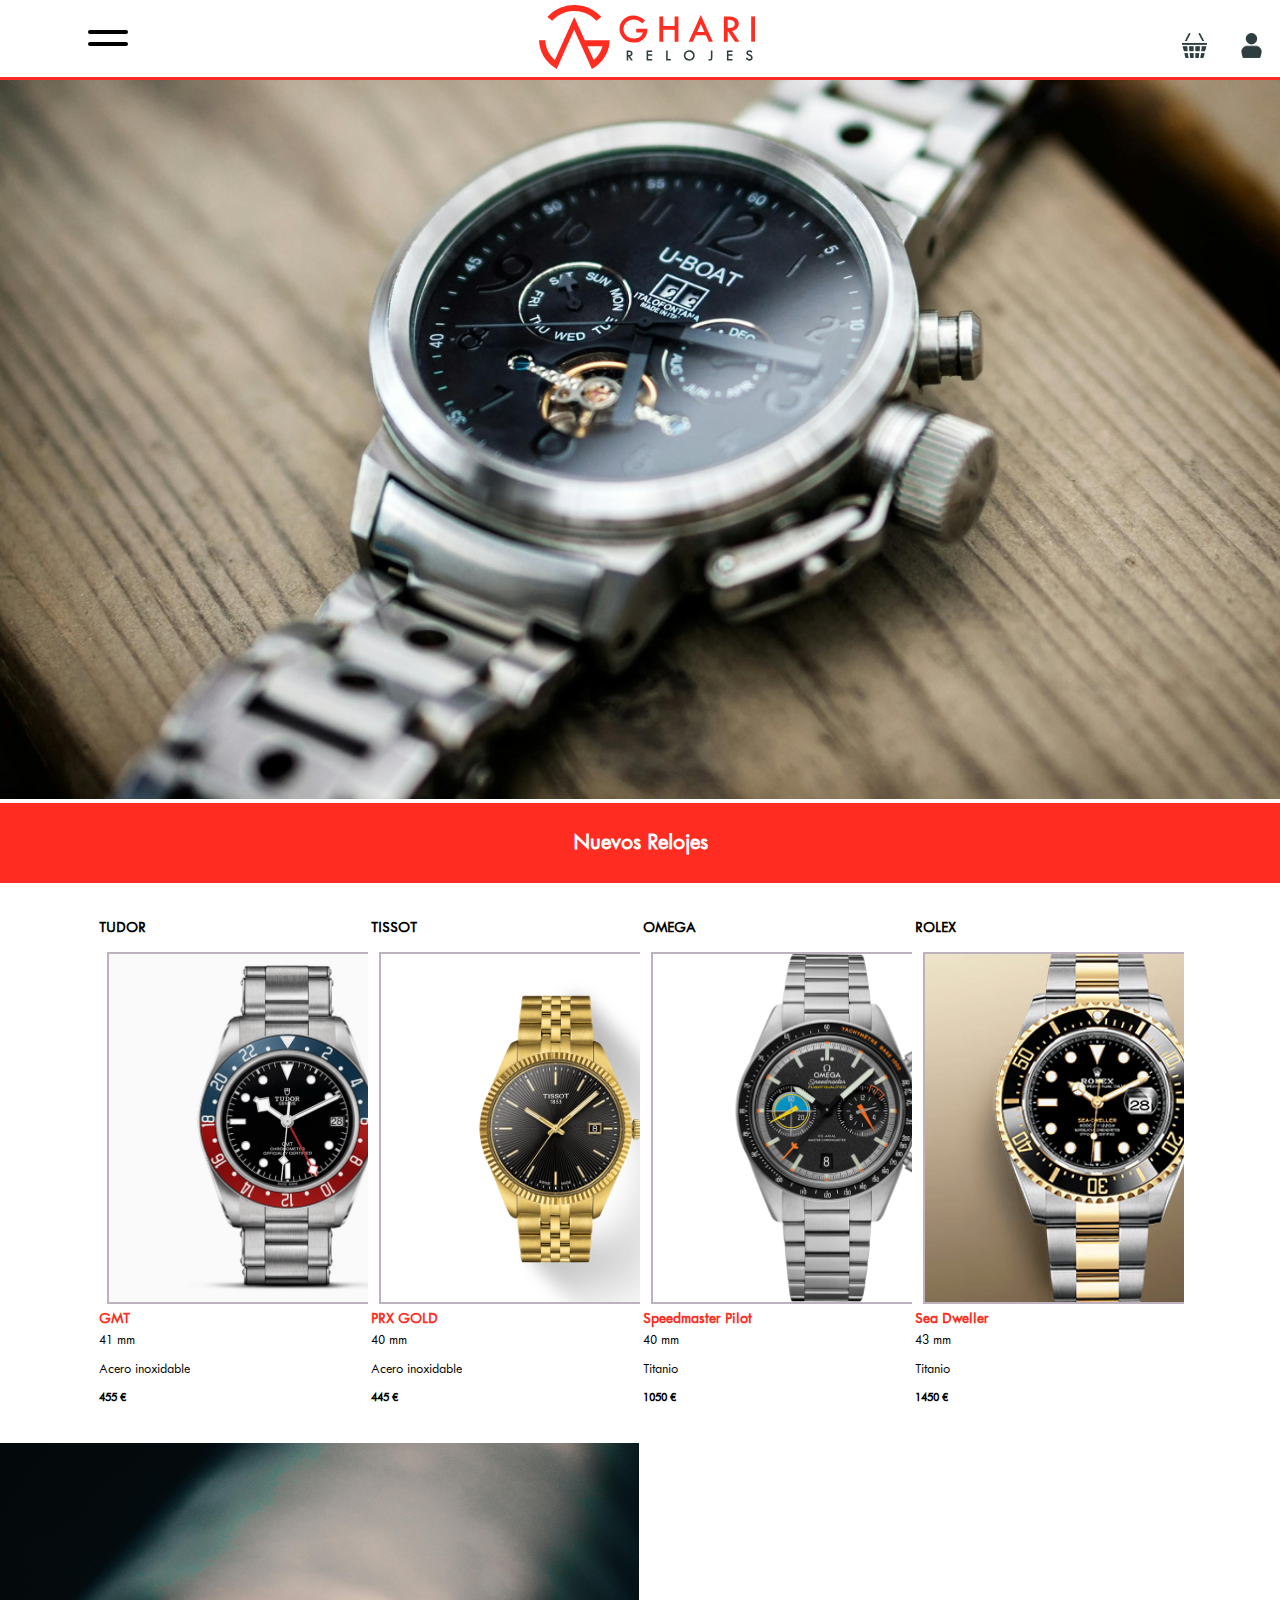
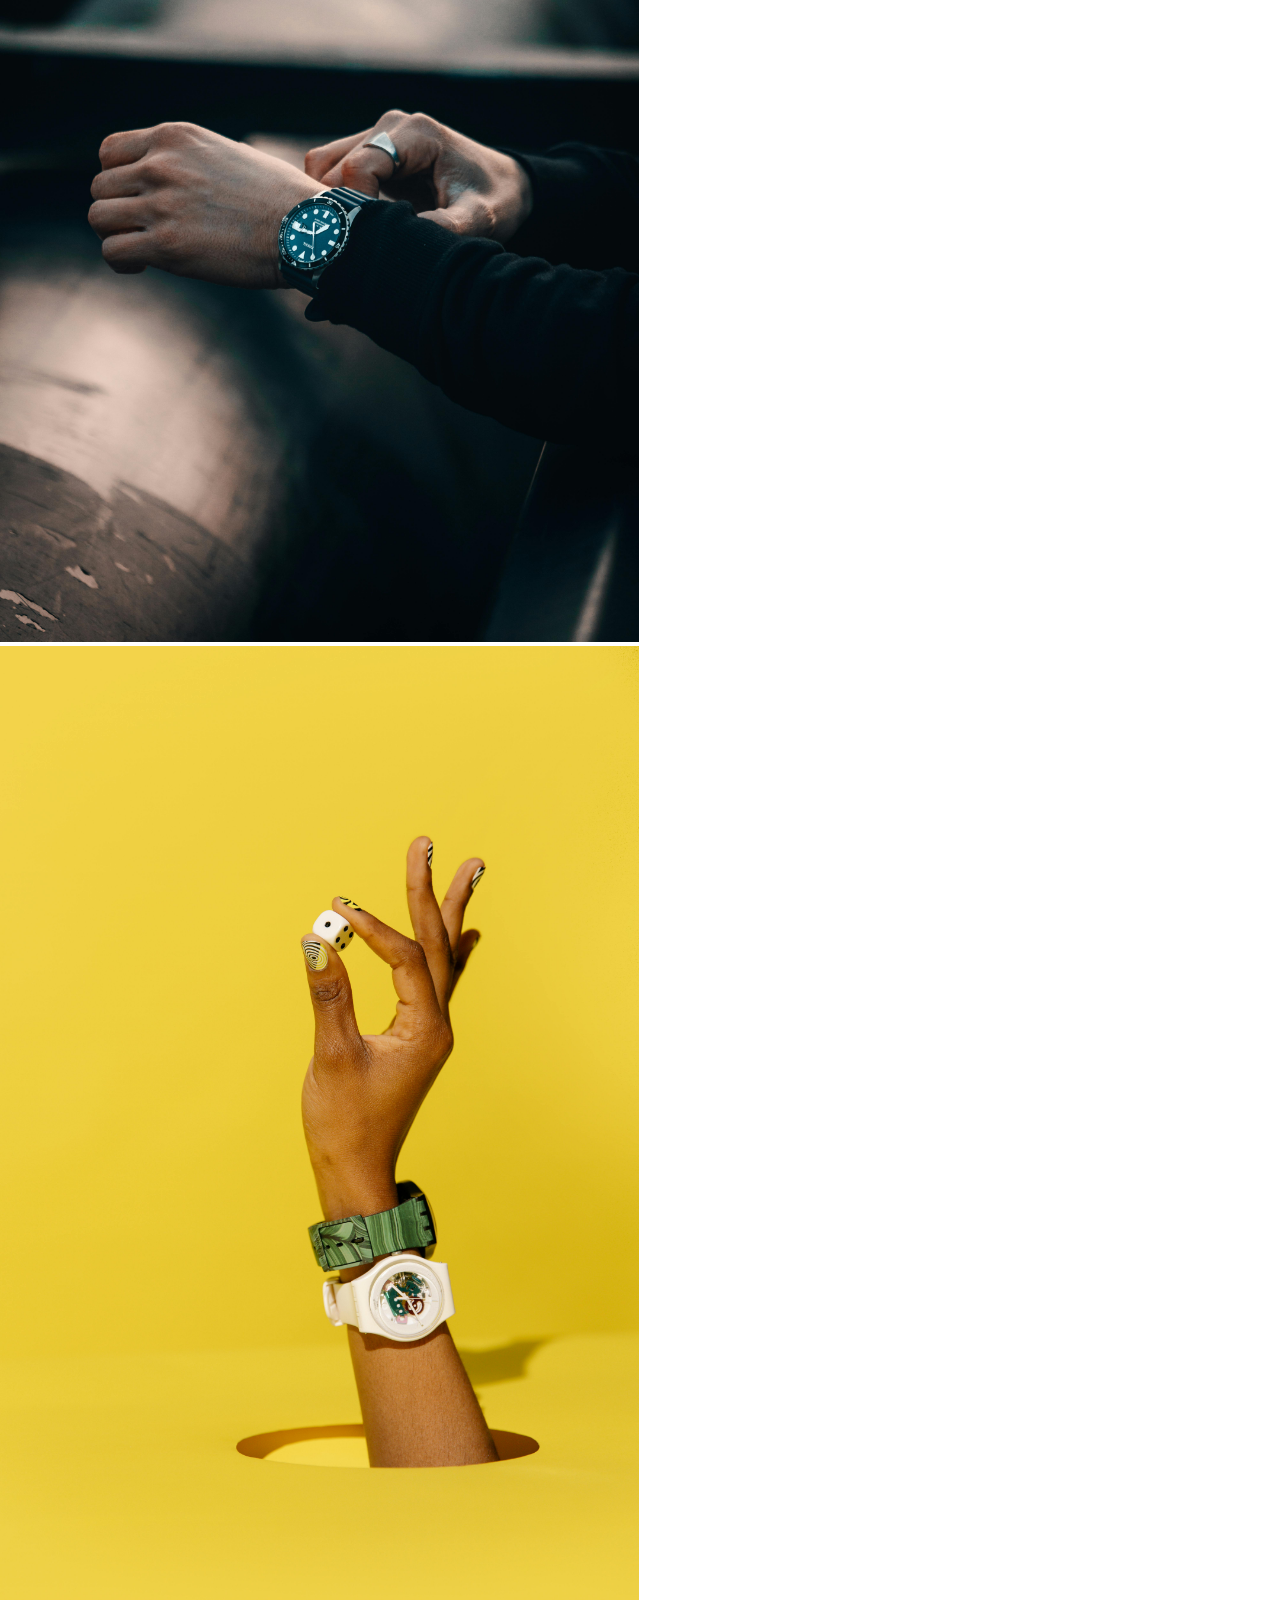
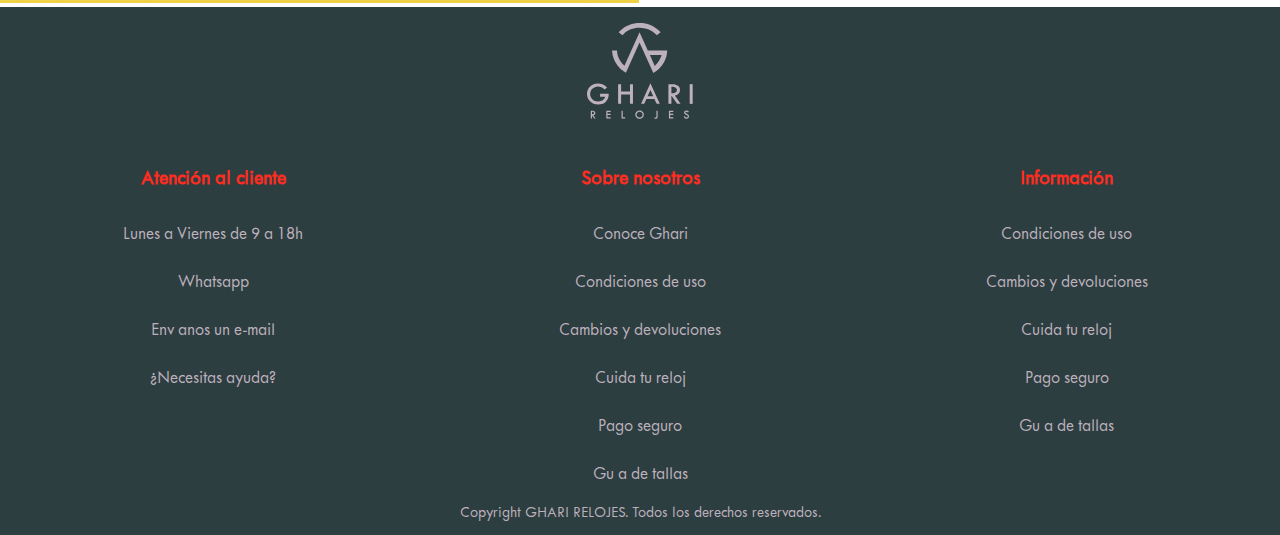
==== commit 737dfa49: "terminar de arreglar contacto, añadido idiomas a json, añadido ruta a pag contacto" ====
--- a/index.html
+++ b/index.html
@@ -19,7 +19,7 @@
             <li><a id="menu-hombre" href="#">Hombre</a></li>
             <li><a id="menu-unisex" href="#">Unisex</a></li>
             <li><a id="menu-catalogo" href="catalogo.html">Catálogo</a></li>
-            <li><a id="menu-contacto" href="#">Contacto</a></li> 
+            <li><a id="menu-contacto" href="contacto.html">Contacto</a></li> 
         </ul>
 
     </div>
--- a/styles/mainstyle.css
+++ b/styles/mainstyle.css
@@ -263,7 +263,7 @@
 
 .footer {
     background-color: var(--oscuro); 
-    height: 40rem;
+    height: 33rem;
     width: 100%;
     color: var(--lila-claro);
     justify-content: center;
@@ -563,7 +563,7 @@
 
 /*FOOTER*/
     .footer {
-            height: 60rem;
+            height: 56rem;
             padding: 2rem 1rem;
         }
         
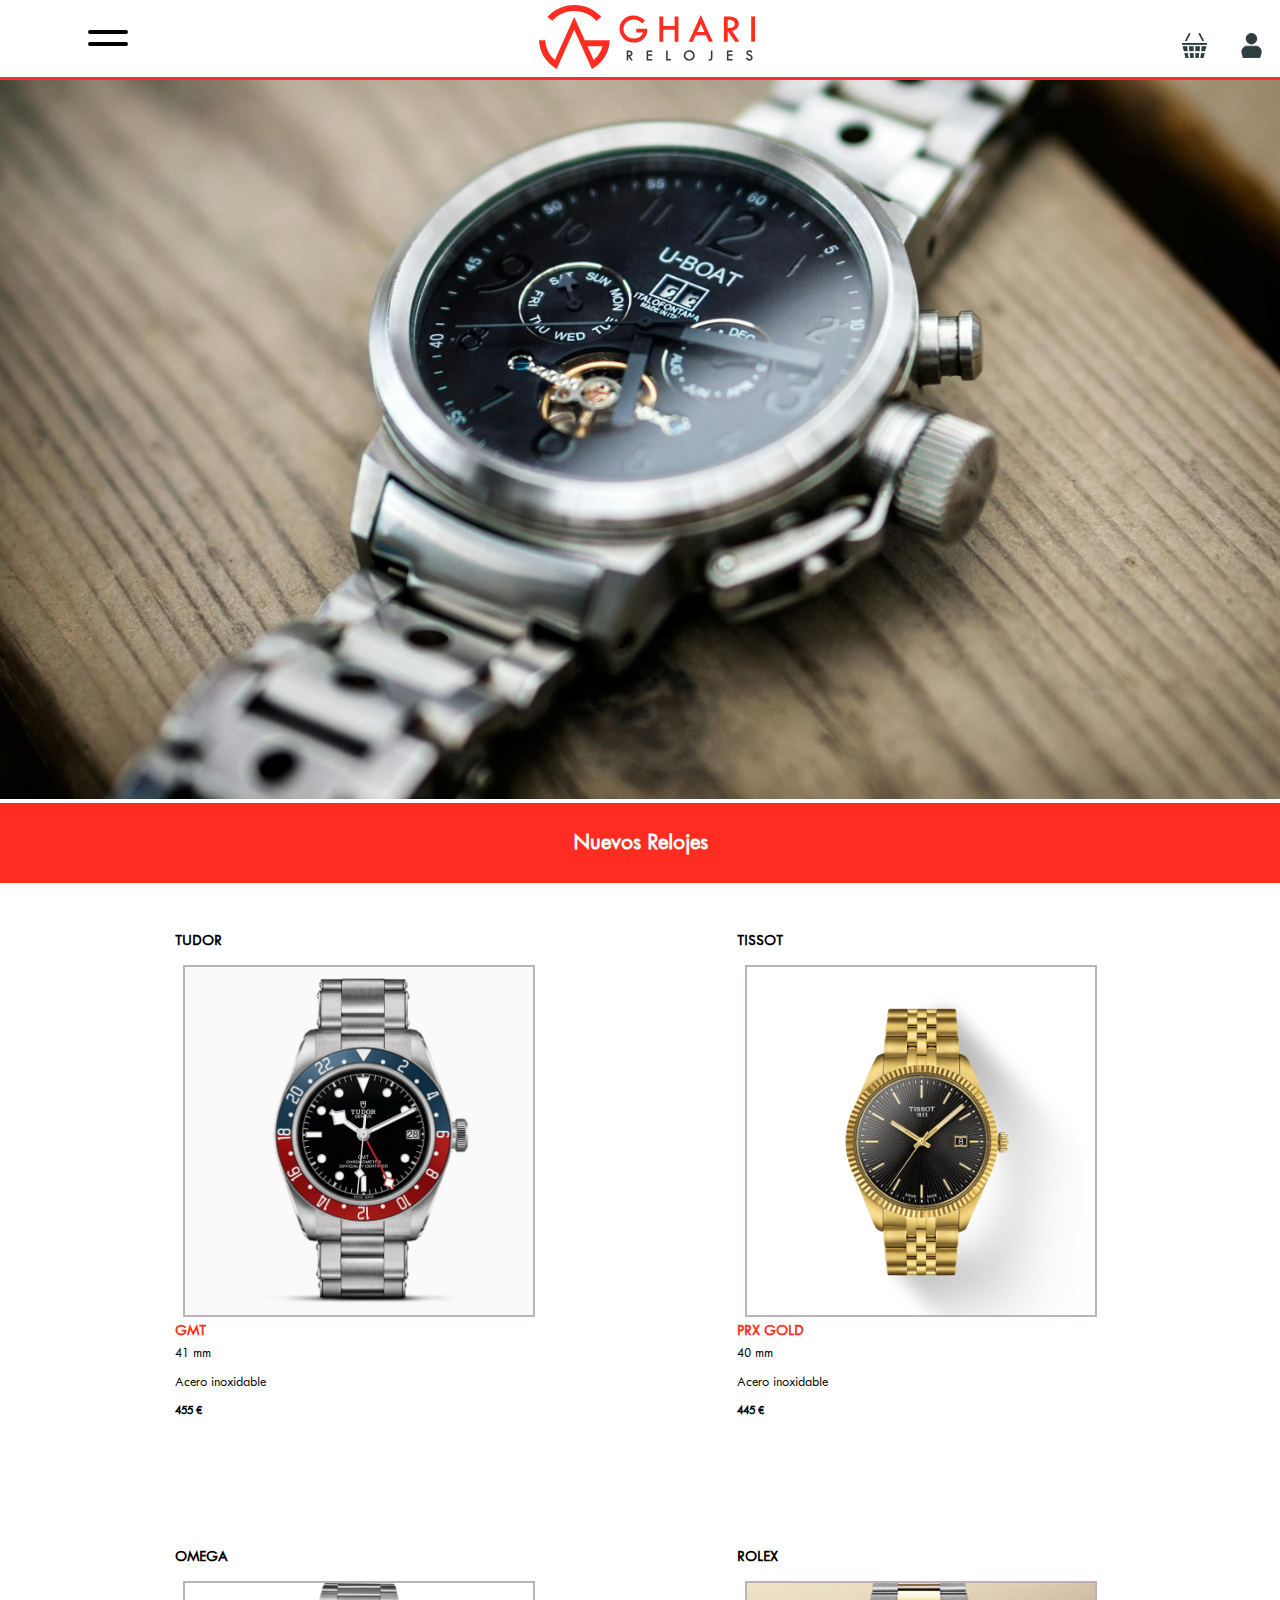
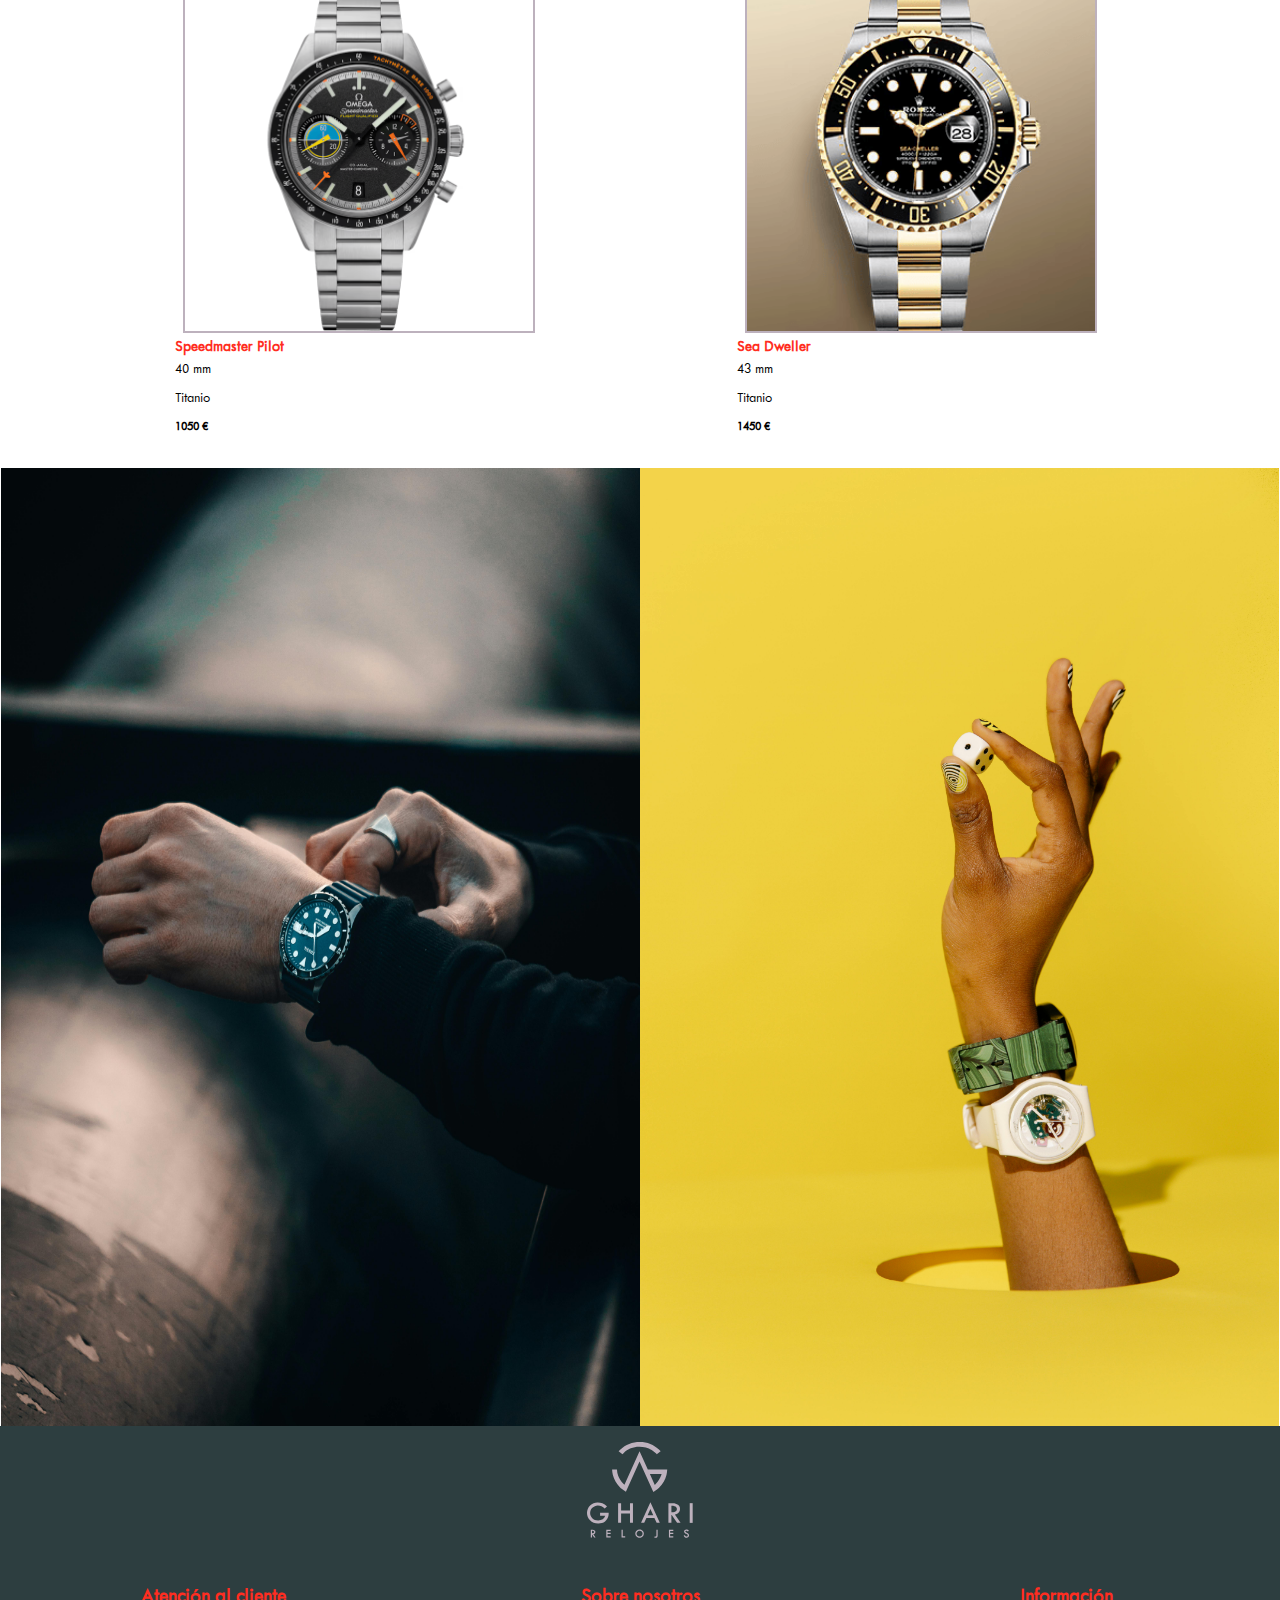
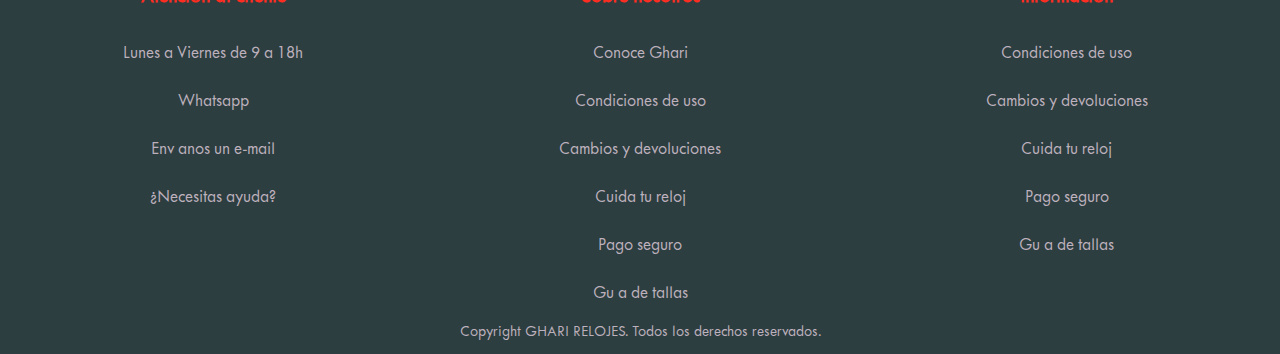
==== commit 65a92098: "añadir link contacto a menus nav" ====
--- a/index.html
+++ b/index.html
@@ -74,7 +74,7 @@
                <hr>
                <li><a id="menu-catalogo-2" href="catalogo.html">Catálogo</a></li>
                <hr>
-               <li><a id="menu-contacto-2" href="#">Contacto</a></li> 
+               <li><a id="menu-contacto-2" href="contacto.html">Contacto</a></li> 
                <hr>
            </ul>
        </div>
@@ -170,7 +170,7 @@
 
   </div>
   </footer>
-
+  <script src="./filtrado_desde_nav.js"></script>
    <script>
     document.addEventListener('DOMContentLoaded', function() {
     let idiomaActual = 'es-ES'; 
--- a/styles/mainstyle.css
+++ b/styles/mainstyle.css
@@ -563,7 +563,7 @@
 
 /*FOOTER*/
     .footer {
-            height: 56rem;
+            height: 72rem;
             padding: 2rem 1rem;
         }
         
--- a/styles/index.css
+++ b/styles/index.css
@@ -161,4 +161,41 @@
     text-align: justify;
     text-align: justify;
     margin-top: 0.5rem;
-}+}
+
+@media screen and (max-width:1280px){
+
+    .nuevos-relojes {
+    min-height: auto; 
+    width: 90%; 
+    flex-wrap: wrap; 
+    flex-direction: row; 
+    justify-content: space-evenly;
+    gap: 5rem;
+    
+    }
+
+    .banners {
+        display: flex;
+        flex-direction: row; /* Cambiar a disposición en columna */
+        margin-top: 2rem;
+    }
+
+    .reloj-titulo{
+        font-weight: bold;
+        text-align: justify;
+        margin-top: 3rem;
+        /* margin-bottom: 0.5rem; */
+        
+    }
+
+    
+}
+
+    
+
+
+
+
+
+
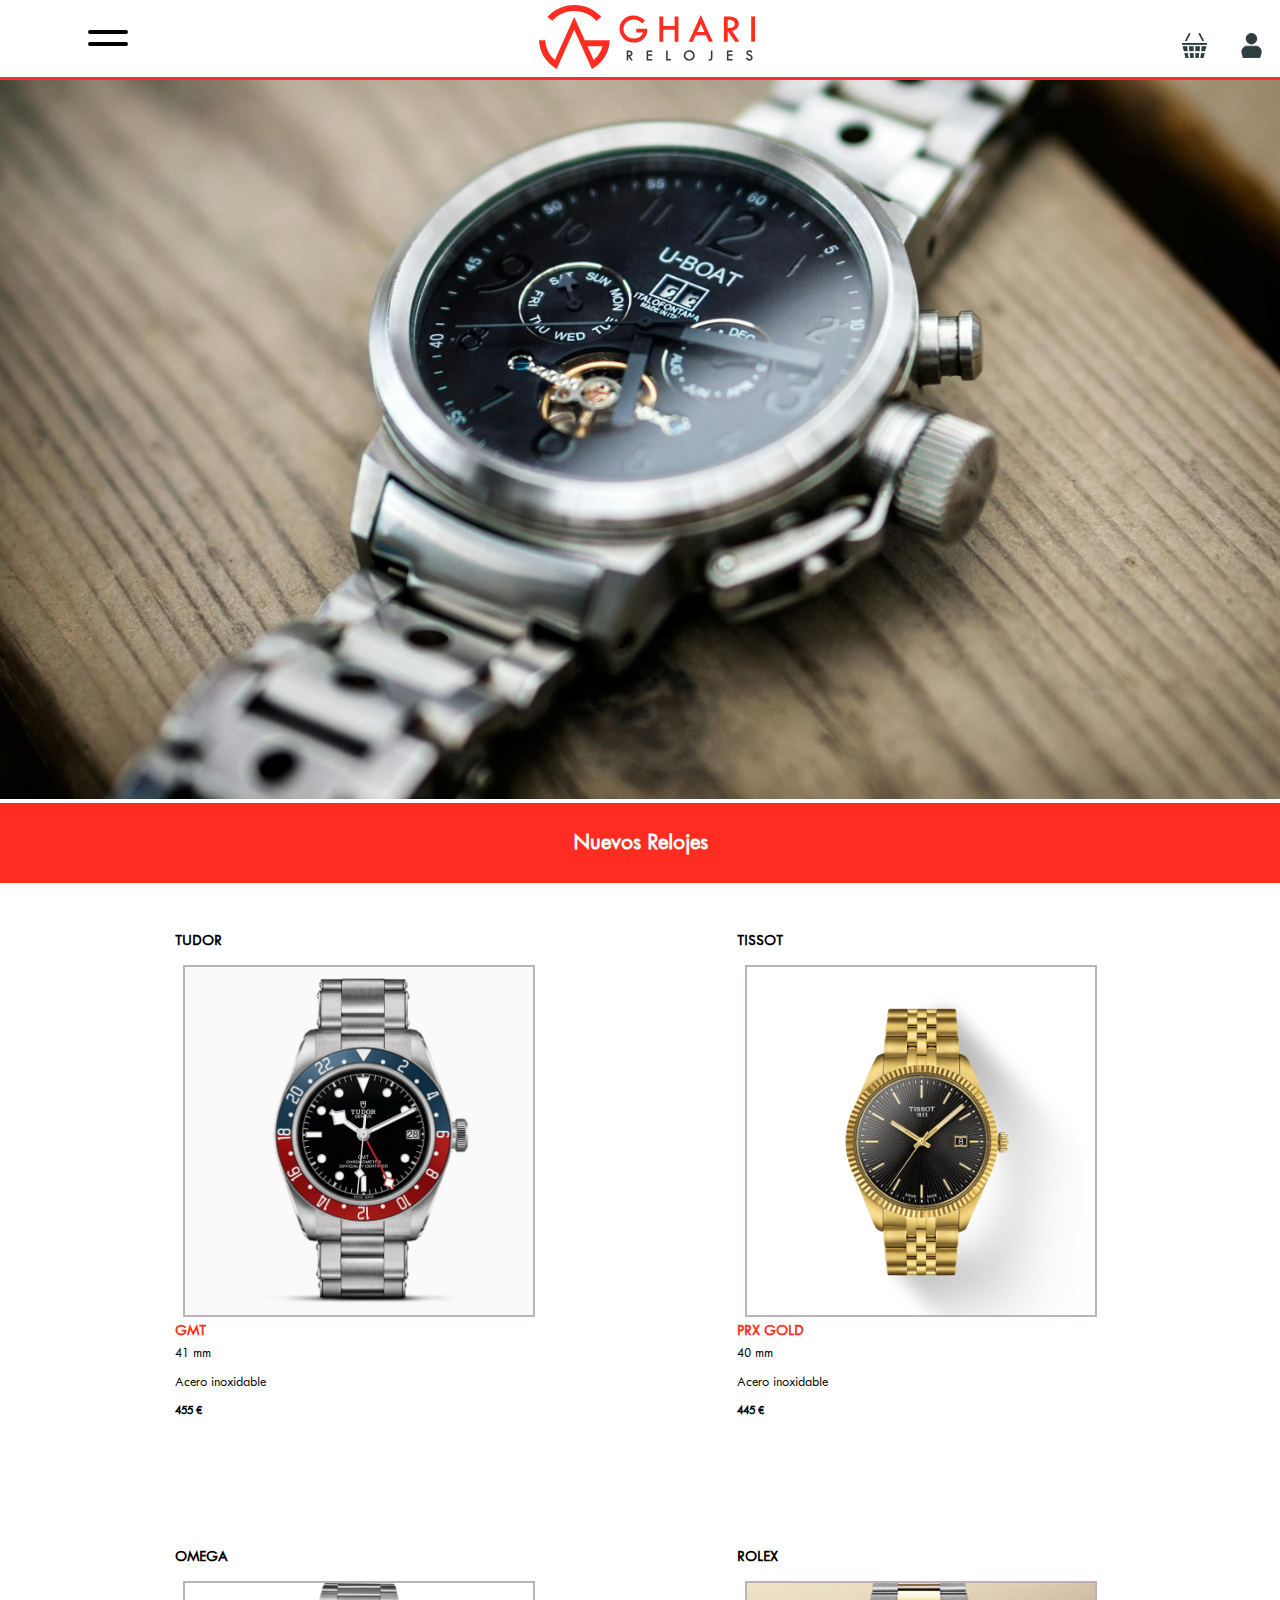
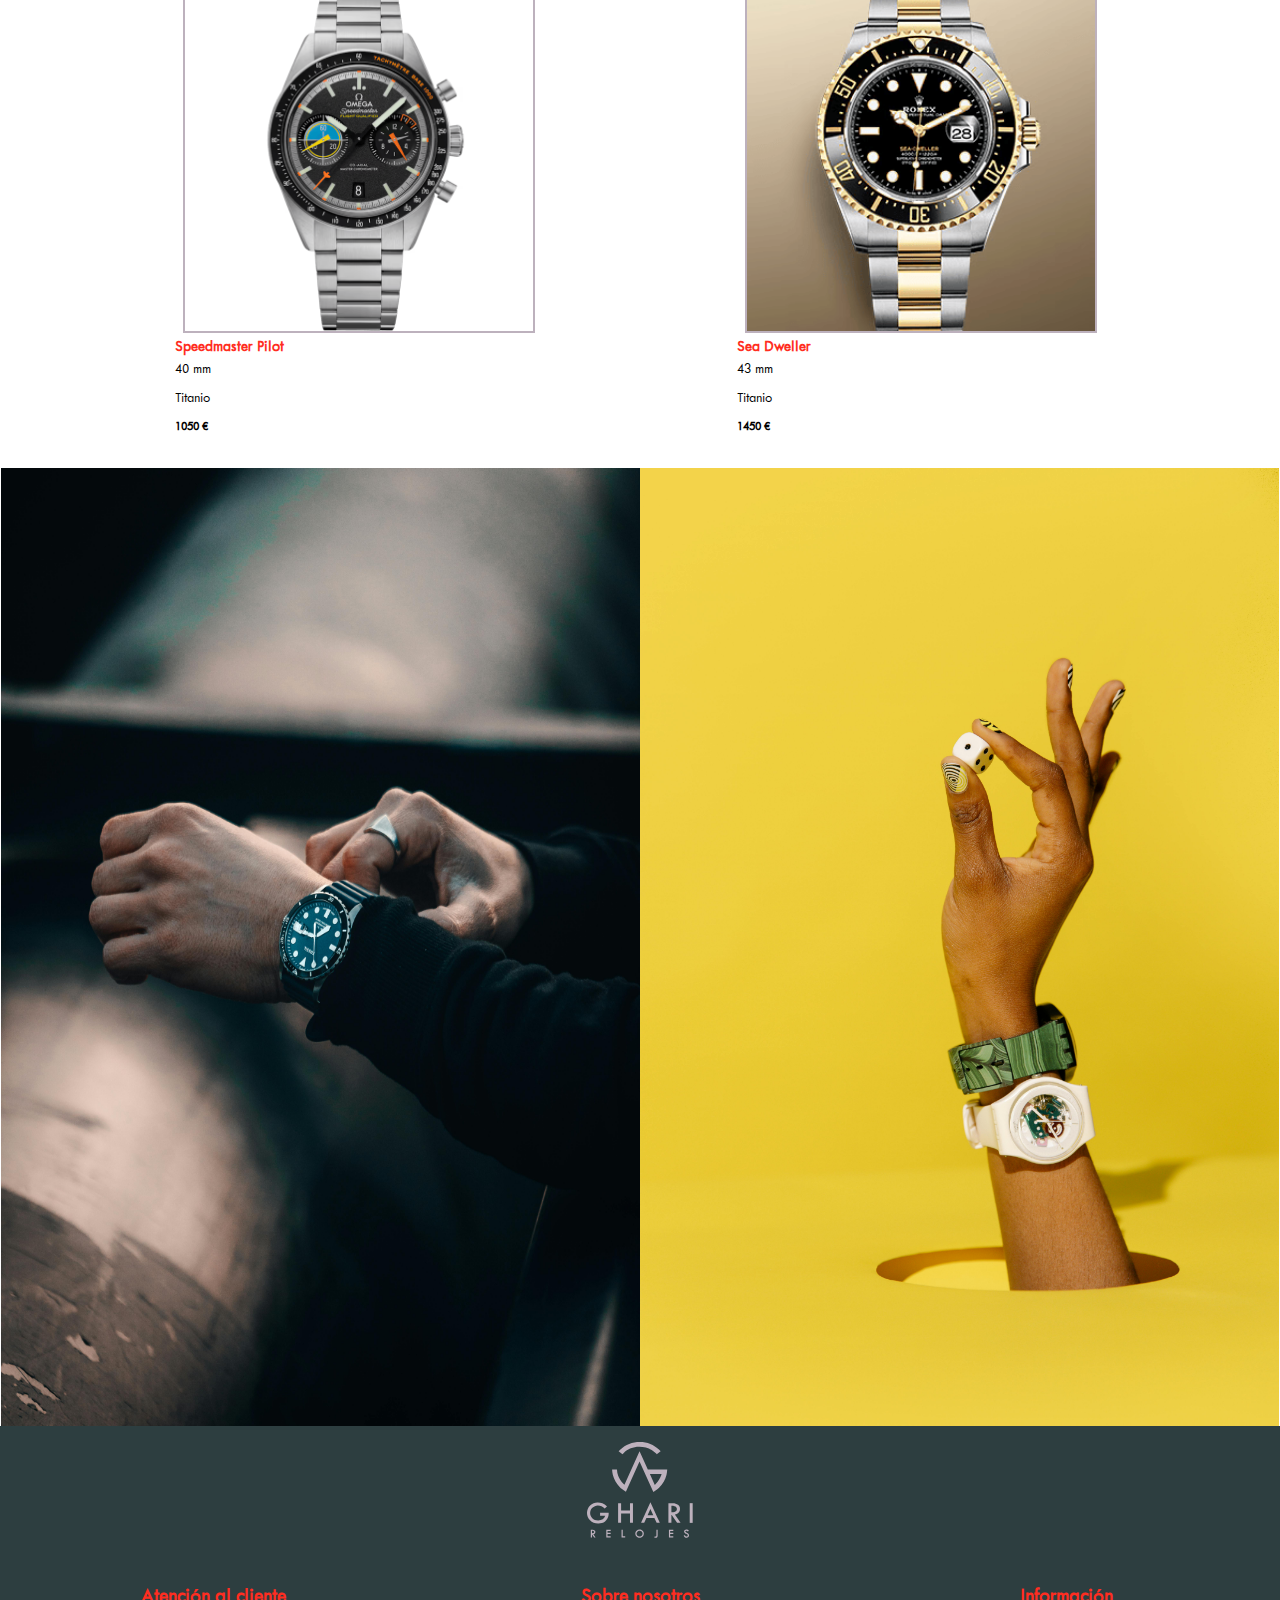
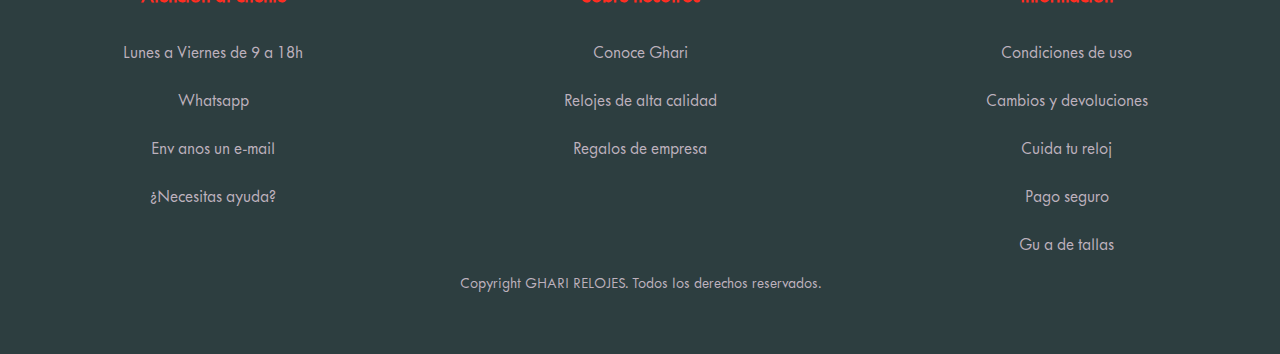
==== commit bf41fb55: "arreglar ids footer" ====
--- a/index.html
+++ b/index.html
@@ -121,55 +121,52 @@
       </div>
 
     </main>
-<footer class="footer">
-  <!---  LOGO FOOTER   --->
-  <div id="div-footer-logo">
-    <img src="./img/ghari-logo-v-2.svg" alt="Logo Ghari">
-  </div>
-  <!---  COLUMNAS FOOTER   --->
-  <div id="div-footer-columnas">
-    <!--   COLUMNA 1   -->
-    <div id="div-footer-columna-1" class="div-footer-columna">
-      <h3 id="footer-h3-1" class="titulo-footer">Atención al cliente</h3>
-      <ul>
-        <li id="footer-ul-1-li-1">Lunes a Viernes de 9 a 18h</li>
-              <li id="footer-ul-1-li-2"><a href="#">Whatsapp</a></li>
-              <li id="footer-ul-1-li-3"><a href="#">Envíanos un e-mail</a></li>
-              <li id="footer-ul-1-li-4"><a href="#">¿Necesitas ayuda?</a></li>
-      </ul>
-
-    </div>
-    <!--   COLUMNA 2   -->
-    <div id="div-footer-columna-2" class="div-footer-columna">
-      <h3 id="footer-h3-2" class="titulo-footer">Sobre nosotros</h3>
-      <ul>
-        <li id="footer-ul-2-li-1"><a href="#">Conoce Ghari</a></li>
-        <li id="footer-ul-3-li-1"><a href="#">Condiciones de uso</a></li>
-        <li id="footer-ul-3-li-2"><a href="#">Cambios y devoluciones</a></li>
-        <li id="footer-ul-3-li-3"><a href="#">Cuida tu reloj</a></li>
-        <li id="footer-ul-3-li-4"><a href="#">Pago seguro</a></li>
-        <li id="footer-ul-3-li-5"><a href="#">Guía de tallas</a></li>
-      </ul>
-
-    </div>
-    <!--   COLUMNA 3   -->
-    <div id="div-footer-columna-3" class="div-footer-columna">
-      <h3 id="footer-h3-3" class="titulo-footer">Información</h3>
-      <ul>
-        <li><a href="#">Condiciones de uso</a></li>
-        <li><a href="#">Cambios y devoluciones</a></li>
-        <li><a href="#">Cuida tu reloj</a></li>
-        <li><a href="#">Pago seguro</a></li>
-        <li><a href="#">Guía de tallas</a></li>
-      </ul>
-
-    </div>
-  </div>
-  <div class="copyright">
-    <p id="p-copy">Copyright GHARI RELOJES. Todos los derechos reservados.</p>
-
-  </div>
-  </footer>
+    <footer class="footer">
+      <!---  LOGO FOOTER   --->
+      <div id="div-footer-logo">
+        <img src="./img/ghari-logo-v-2.svg" alt="Logo Ghari">
+      </div>
+      <!---  COLUMNAS FOOTER   --->
+      <div id="div-footer-columnas">
+        <!--   COLUMNA 1   -->
+        <div id="div-footer-columna-1" class="div-footer-columna">
+          <h3 id="footer-h3-1" class="titulo-footer">Atención al cliente</h3>
+          <ul>
+            <li id="footer-ul-1-li-1">Lunes a Viernes de 9 a 18h</li>
+            <li id="footer-ul-1-li-2"><a href="#">Whatsapp</a></li>
+            <li ><a id="footer-ul-1-li-3" href="#">Envíanos un e-mail</a></li>
+            <li><a id="footer-ul-1-li-4" href="#">¿Necesitas ayuda?</a></li>
+          </ul>
+    
+        </div>
+        <!--   COLUMNA 2   -->
+        <div id="div-footer-columna-2" class="div-footer-columna">
+          <h3 id="footer-h3-2" class="titulo-footer">Sobre nosotros</h3>
+          <ul>
+            <li><a id="footer-ul-2-li-1" href="#">Conoce Ghari</a></li>
+            <li><a id="footer-ul-2-li-2" href="#">Relojes de alta calidad</a></li>
+            <li><a id="footer-ul-2-li-3" href="#">Regalos de empresa</a></li>
+          </ul>
+    
+        </div>
+        <!--   COLUMNA 3   -->
+        <div id="div-footer-columna-3" class="div-footer-columna">
+          <h3 id="footer-h3-3" class="titulo-footer">Información</h3>
+          <ul>
+            <li><a id="footer-ul-3-li-1" href="#">Condiciones de uso</a></li>
+            <li><a id="footer-ul-3-li-2" href="#">Cambios y devoluciones</a></li>
+            <li><a id="footer-ul-3-li-3" href="#">Cuida tu reloj</a></li>
+            <li><a id="footer-ul-3-li-4" href="#">Pago seguro</a></li>
+            <li><a id="footer-ul-3-li-5" href="#">Guía de tallas</a></li>
+          </ul>
+    
+        </div>
+      </div>
+      <div class="copyright">
+          <p id="p-copy">Copyright GHARI RELOJES. Todos los derechos reservados.</p>
+
+      </div>
+      </footer>
   <script src="./filtrado_desde_nav.js"></script>
    <script>
     document.addEventListener('DOMContentLoaded', function() {
